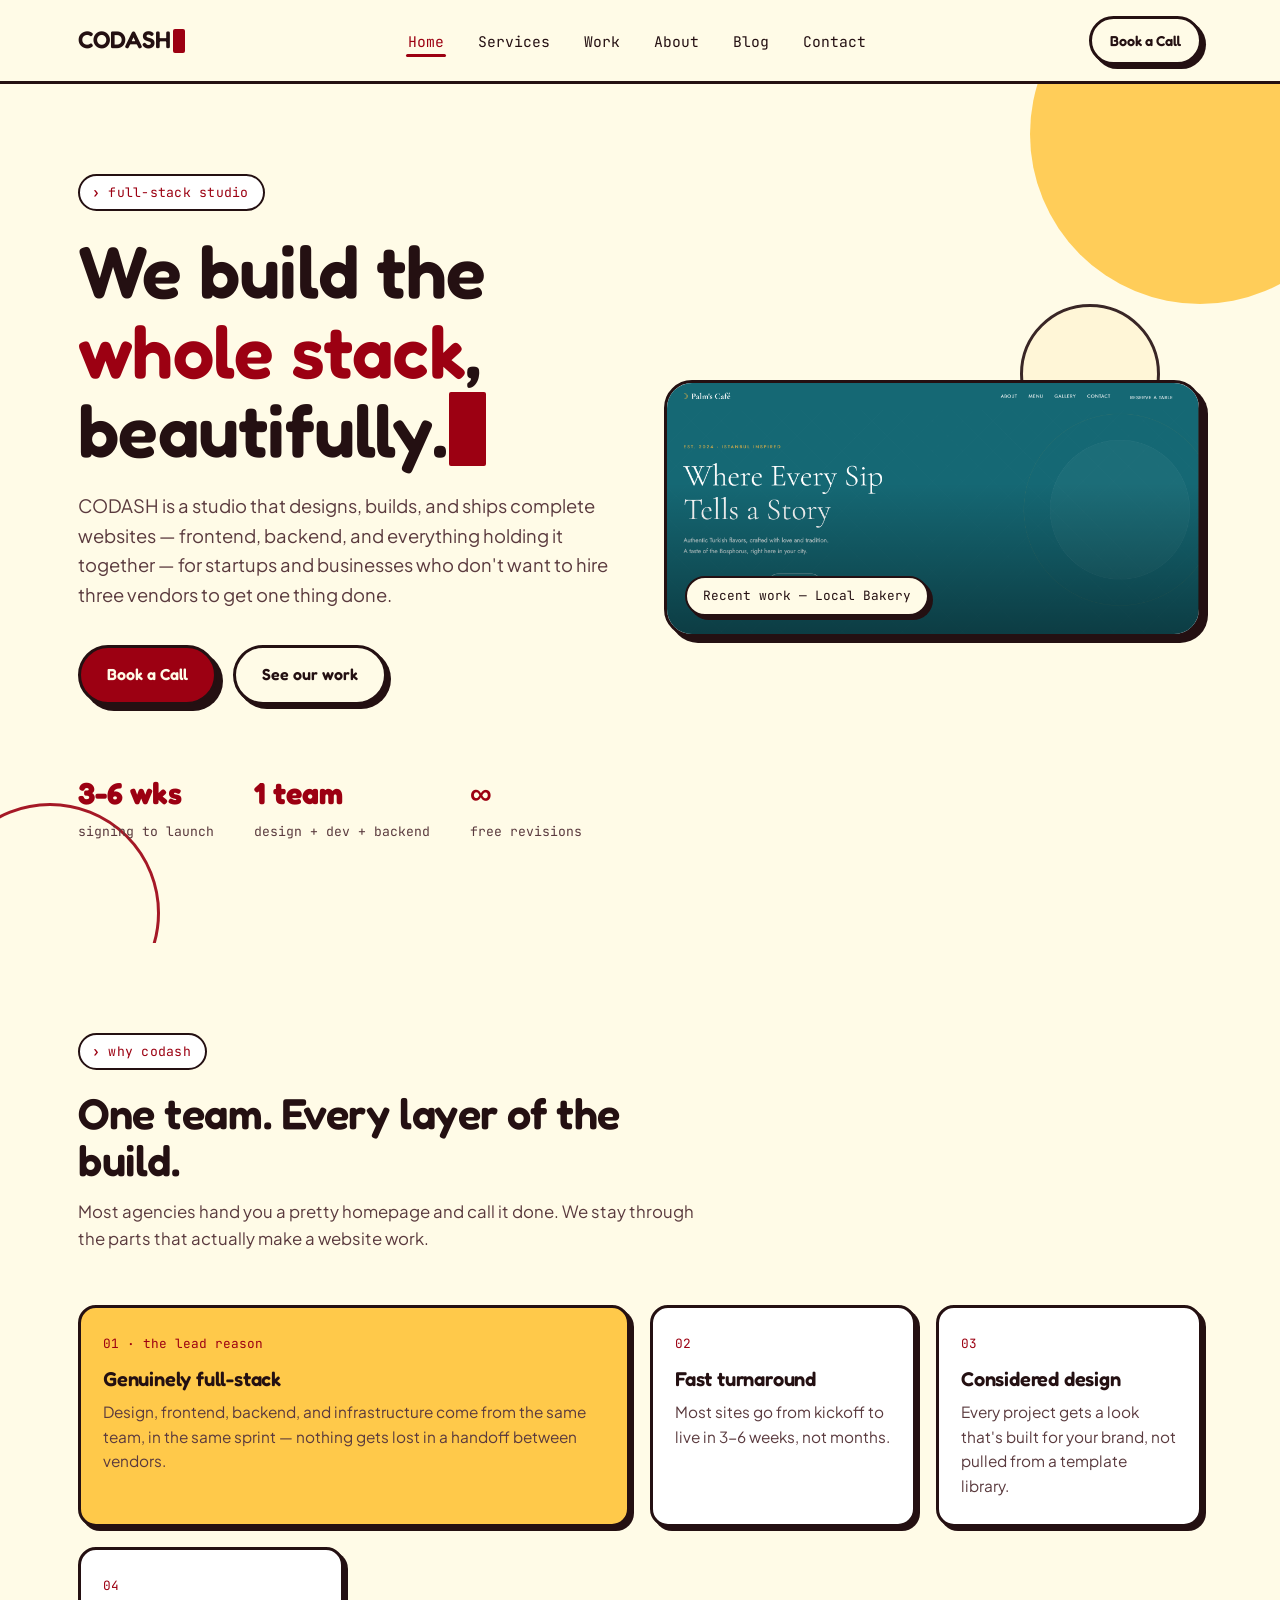
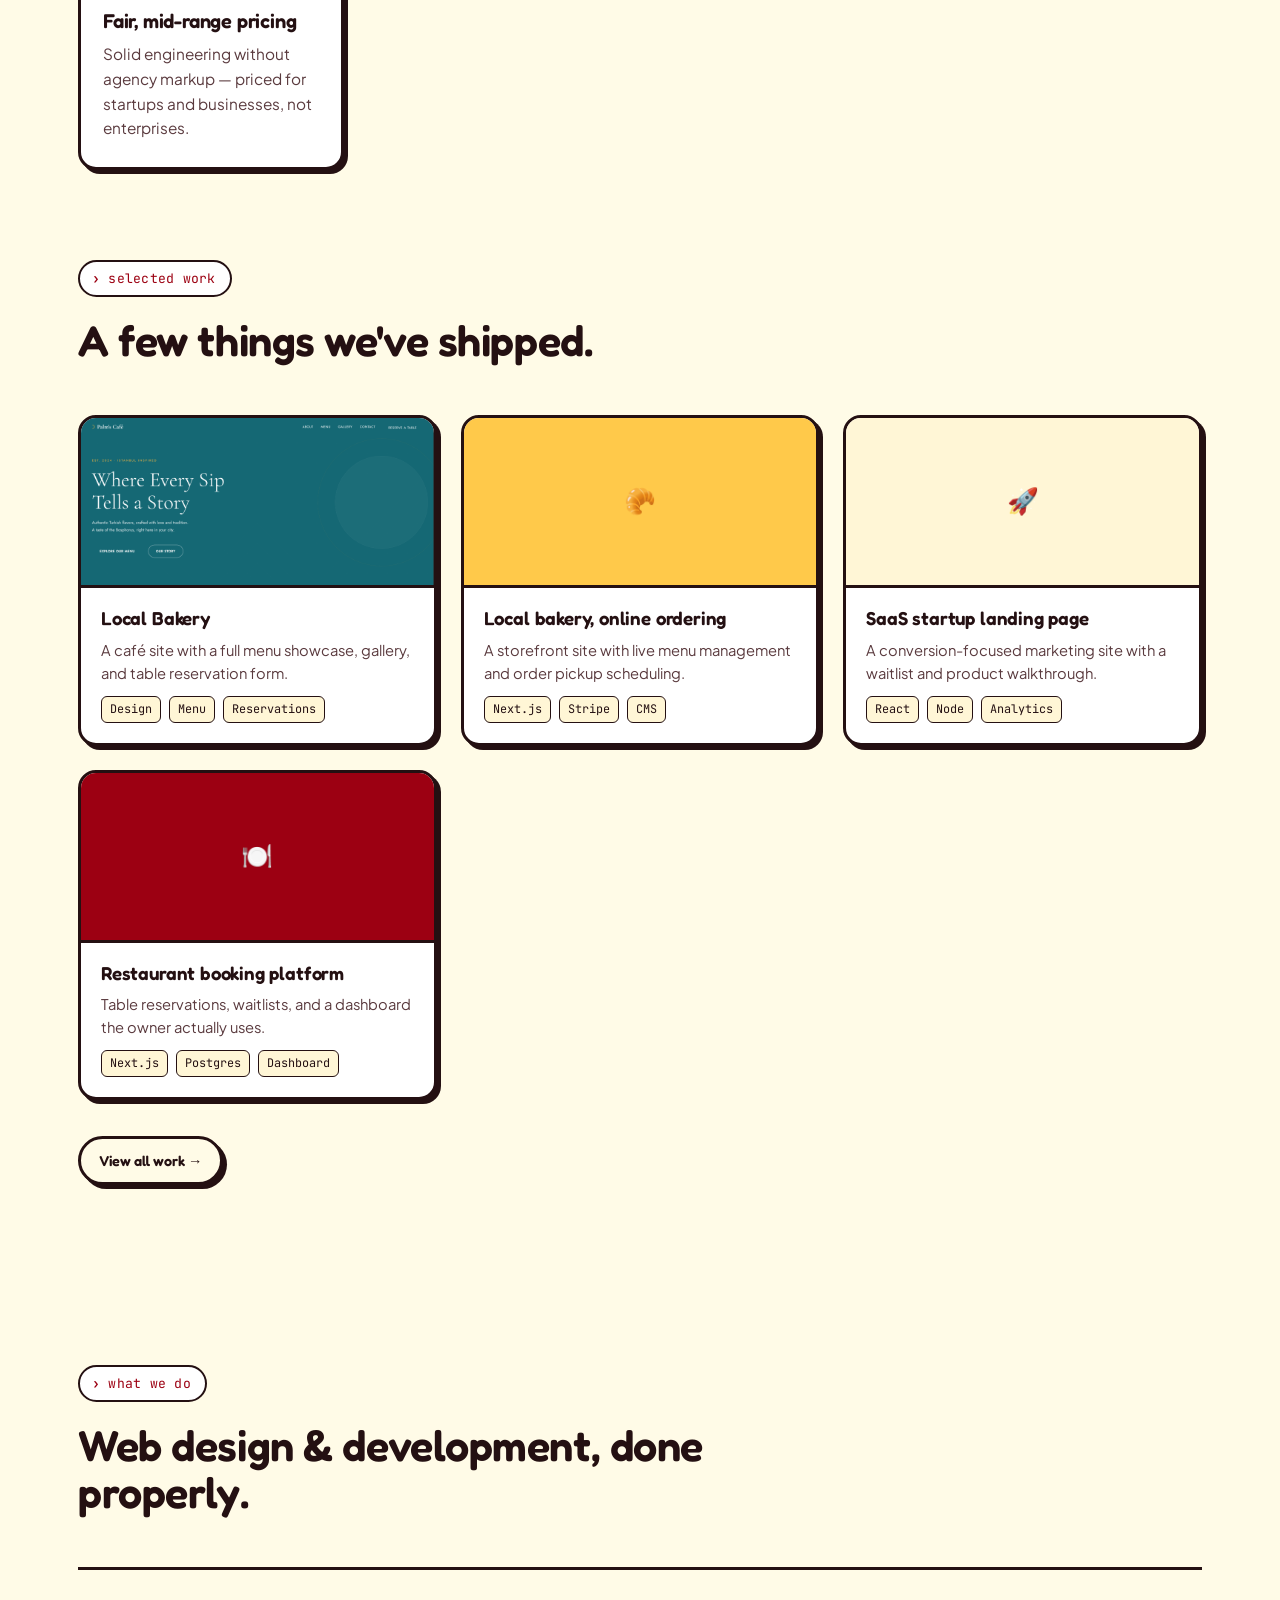
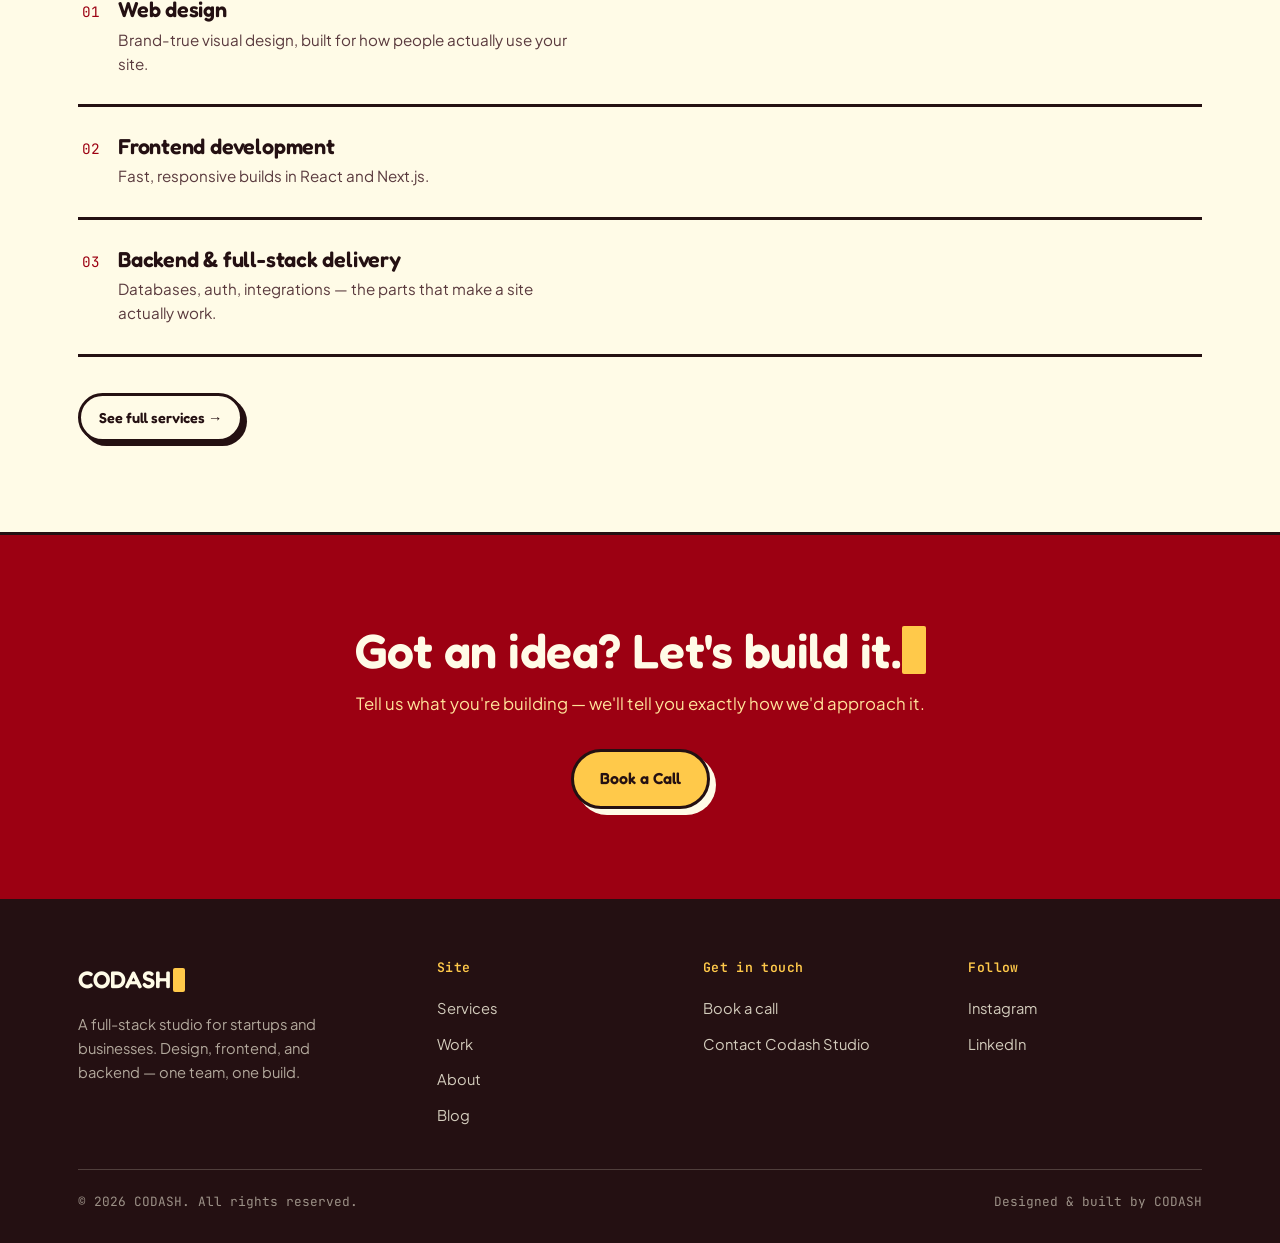
==== index.html @ 67aa1cc7 "email changes" ====
<!DOCTYPE html>
<html lang="en">
<head>
<meta charset="UTF-8">
<meta name="viewport" content="width=device-width, initial-scale=1.0">
<title>CODASH — Full-Stack Web Design & Development Studio</title>
<meta name="description" content="CODASH builds full-stack websites for startups and businesses — design, frontend, and backend, all in one place.">
<link rel="preconnect" href="https://fonts.googleapis.com">
<link rel="preconnect" href="https://fonts.gstatic.com" crossorigin>
<link href="https://fonts.googleapis.com/css2?family=Fredoka:wght@500;600;700&family=Plus+Jakarta+Sans:wght@400;500;600;700&family=JetBrains+Mono:wght@400;500&display=swap" rel="stylesheet">
<link rel="stylesheet" href="style.css">
</head>
<body>

<header class="site-header">
  <nav class="nav">
    <a href="index.html" class="logo">CODASH<span class="cursor"></span></a>
    <ul class="nav-links" id="nav-links">
      <li><a href="index.html" aria-current="page">Home</a></li>
      <li><a href="services.html">Services</a></li>
      <li><a href="work.html">Work</a></li>
      <li><a href="about.html">About</a></li>
      <li><a href="blog.html">Blog</a></li>
      <li><a href="contact.html">Contact</a></li>
    </ul>
    <div class="nav-cta">
      <a href="contact.html" class="btn btn--ghost btn--sm">Book a Call</a>
      <button class="nav-toggle" aria-label="Toggle menu" aria-expanded="false"><span></span></button>
    </div>
  </nav>
</header>

<main>

  <!-- HERO -->
  <section class="hero">
    <div class="blob-field" aria-hidden="true">
      <svg class="blob blob--gold" style="width:340px;height:340px;top:-120px;right:-90px;" viewBox="0 0 200 200"></svg>
      <svg class="blob blob--maroon-outline" style="width:220px;height:220px;bottom:-80px;left:-60px;" viewBox="0 0 200 200"></svg>
      <svg class="blob blob--cream-outline" style="width:140px;height:140px;top:220px;right:120px;" viewBox="0 0 200 200"></svg>
    </div>
    <div class="wrap hero-grid">
      <div class="hero-content">
        <span class="eyebrow">full-stack studio</span>
        <h1>We build the <em>whole stack</em>,<br>beautifully.<span class="cursor"></span></h1>
        <p class="hero-sub">CODASH is a studio that designs, builds, and ships complete websites — frontend, backend, and everything holding it together — for startups and businesses who don't want to hire three vendors to get one thing done.</p>
        <div class="hero-actions">
          <a href="contact.html" class="btn btn--primary">Book a Call</a>
          <a href="work.html" class="btn btn--ghost">See our work</a>
        </div>
        <div class="hero-stats">
          <div class="hero-stat"><b>3-6 wks</b><span>signing to launch</span></div>
          <div class="hero-stat"><b>1 team</b><span>design + dev + backend</span></div>
          <div class="hero-stat"><b>∞</b><span>free revisions</span></div>
        </div>
      </div>
      <div class="hero-visual">
        <img src="local-bakery-hero.png" alt="Local Bakery website, a recent CODASH project" loading="eager">
        <span class="hero-visual-tag">Recent work — Local Bakery</span>
      </div>
    </div>
  </section>

  <!-- WHY US -->
  <section class="section reveal">
    <div class="wrap">
      <div class="section-head">
        <span class="eyebrow">why codash</span>
        <h2>One team. Every layer of the build.</h2>
        <p>Most agencies hand you a pretty homepage and call it done. We stay through the parts that actually make a website work.</p>
      </div>
      <div class="pillars">
        <div class="pillar pillar--lead">
          <span class="pillar-mark">01 · the lead reason</span>
          <h3>Genuinely full-stack</h3>
          <p>Design, frontend, backend, and infrastructure come from the same team, in the same sprint — nothing gets lost in a handoff between vendors.</p>
        </div>
        <div class="pillar">
          <span class="pillar-mark">02</span>
          <h3>Fast turnaround</h3>
          <p>Most sites go from kickoff to live in 3-6 weeks, not months.</p>
        </div>
        <div class="pillar">
          <span class="pillar-mark">03</span>
          <h3>Considered design</h3>
          <p>Every project gets a look that's built for your brand, not pulled from a template library.</p>
        </div>
        <div class="pillar">
          <span class="pillar-mark">04</span>
          <h3>Fair, mid-range pricing</h3>
          <p>Solid engineering without agency markup — priced for startups and businesses, not enterprises.</p>
        </div>
      </div>
    </div>
  </section>

  <!-- PORTFOLIO PREVIEW -->
  <section class="section reveal" style="padding-top:0;">
    <div class="wrap">
      <div class="section-head">
        <span class="eyebrow">selected work</span>
        <h2>A few things we've shipped.</h2>
      </div>
      <div class="proj-grid">
        <div class="proj-card">
          <div class="proj-thumb proj-thumb--img">
            <img src="local-bakery-hero.png" alt="Local Bakery website preview">
          </div>
          <div class="proj-body">
            <h3>Local Bakery</h3>
            <p style="color:var(--ink-soft); font-size:0.92rem;">A café site with a full menu showcase, gallery, and table reservation form.</p>
            <div class="proj-tags"><span class="tag">Design</span><span class="tag">Menu</span><span class="tag">Reservations</span></div>
          </div>
        </div>
        <div class="proj-card">
          <div class="proj-thumb" style="background:var(--gold);">🥐</div>
          <div class="proj-body">
            <h3>Local bakery, online ordering</h3>
            <p style="color:var(--ink-soft); font-size:0.92rem;">A storefront site with live menu management and order pickup scheduling.</p>
            <div class="proj-tags"><span class="tag">Next.js</span><span class="tag">Stripe</span><span class="tag">CMS</span></div>
          </div>
        </div>
        <div class="proj-card">
          <div class="proj-thumb" style="background:var(--cream-dim);">🚀</div>
          <div class="proj-body">
            <h3>SaaS startup landing page</h3>
            <p style="color:var(--ink-soft); font-size:0.92rem;">A conversion-focused marketing site with a waitlist and product walkthrough.</p>
            <div class="proj-tags"><span class="tag">React</span><span class="tag">Node</span><span class="tag">Analytics</span></div>
          </div>
        </div>
        <div class="proj-card">
          <div class="proj-thumb" style="background:var(--maroon); color:var(--cream);">🍽️</div>
          <div class="proj-body">
            <h3>Restaurant booking platform</h3>
            <p style="color:var(--ink-soft); font-size:0.92rem;">Table reservations, waitlists, and a dashboard the owner actually uses.</p>
            <div class="proj-tags"><span class="tag">Next.js</span><span class="tag">Postgres</span><span class="tag">Dashboard</span></div>
          </div>
        </div>
      </div>
      <div style="margin-top:36px;">
        <a href="work.html" class="btn btn--ghost btn--sm">View all work →</a>
      </div>
    </div>
  </section>

  <!-- SERVICES PREVIEW -->
  <section class="section reveal">
    <div class="wrap">
      <div class="section-head">
        <span class="eyebrow">what we do</span>
        <h2>Web design & development, done properly.</h2>
      </div>
      <div class="svc-list">
        <div class="svc-row">
          <div class="svc-row-left">
            <span class="svc-num">01</span>
            <div><h3>Web design</h3><p>Brand-true visual design, built for how people actually use your site.</p></div>
          </div>
        </div>
        <div class="svc-row">
          <div class="svc-row-left">
            <span class="svc-num">02</span>
            <div><h3>Frontend development</h3><p>Fast, responsive builds in React and Next.js.</p></div>
          </div>
        </div>
        <div class="svc-row">
          <div class="svc-row-left">
            <span class="svc-num">03</span>
            <div><h3>Backend & full-stack delivery</h3><p>Databases, auth, integrations — the parts that make a site actually work.</p></div>
          </div>
        </div>
      </div>
      <div style="margin-top:36px;">
        <a href="services.html" class="btn btn--ghost btn--sm">See full services →</a>
      </div>
    </div>
  </section>

  <!-- CTA BAND -->
  <section class="section section--band cta-band reveal">
    <div class="wrap">
      <h2>Got an idea? Let's build it.<span class="cursor cursor--gold"></span></h2>
      <p>Tell us what you're building — we'll tell you exactly how we'd approach it.</p>
      <div class="hero-actions">
        <a href="contact.html" class="btn btn--primary" style="background:var(--gold); color:var(--ink); box-shadow:6px 6px 0 var(--cream);">Book a Call</a>
      </div>
    </div>
  </section>

</main>

<footer class="site-footer">
  <div class="wrap">
    <div class="footer-grid">
      <div>
        <a href="index.html" class="logo">CODASH<span class="cursor cursor--gold"></span></a>
        <p class="footer-desc">A full-stack studio for startups and businesses. Design, frontend, and backend — one team, one build.</p>
      </div>
      <div class="footer-col">
        <h4>Site</h4>
        <a href="services.html">Services</a>
        <a href="work.html">Work</a>
        <a href="about.html">About</a>
        <a href="blog.html">Blog</a>
      </div>
      <div class="footer-col">
        <h4>Get in touch</h4>
        <a href="contact.html">Book a call</a>
        <a href="mailto:studio@codash.co.in">Contact Codash Studio</a>
      </div>
      <div class="footer-col">
        <h4>Follow</h4>
        <a href="https://www.instagram.com/codash.dvloppers/">Instagram</a>
        <a href="#">LinkedIn</a>
      </div>
    </div>
    <div class="footer-bottom">
      <span>© 2026 CODASH. All rights reserved.</span>
      <span>Designed & built by CODASH</span>
    </div>
  </div>
</footer>

<script src="main.js"></script>
</body>
</html>
---- style.css ----
/* ==========================================================================
   CODASH — Design Tokens
   Display:   Fredoka        (chunky, rounded, playful — headlines, logotype)
   Body:      Plus Jakarta Sans (friendly, professional — running copy)
   Utility:   JetBrains Mono (terminal-flavored eyebrows/labels — nods to "code")
   ========================================================================== */

:root{
  /* --- color --- */
  --cream:        #FFFBE7;
  --cream-dim:     #FFF6D6;
  --maroon:        #9C0012;
  --maroon-deep:   #6E000C;
  --gold:          #FFC94A;
  --gold-soft:     #FFE29A;
  --ink:           #241012;
  --ink-soft:      #5A3A3E;
  --white:         #FFFFFF;

  /* --- type --- */
  --font-display: "Fredoka", ui-rounded, "Segoe UI", sans-serif;
  --font-body:    "Plus Jakarta Sans", ui-sans-serif, system-ui, sans-serif;
  --font-mono:    "JetBrains Mono", ui-monospace, monospace;

  /* --- shape / motion --- */
  --radius-lg: 28px;
  --radius-md: 18px;
  --radius-sm: 10px;
  --border: 3px solid var(--ink);
  --shadow-pop: 6px 6px 0 var(--ink);
  --shadow-pop-sm: 4px 4px 0 var(--ink);
  --ease: cubic-bezier(.22,1,.36,1);
}

@media (prefers-reduced-motion: reduce){
  *{ animation-duration: 0.001ms !important; animation-iteration-count: 1 !important; transition-duration: 0.001ms !important; scroll-behavior: auto !important; }
}

*, *::before, *::after{ box-sizing: border-box; }
html{ scroll-behavior: smooth; }
body{
  margin: 0;
  background: var(--cream);
  color: var(--ink);
  font-family: var(--font-body);
  font-size: 16px;
  line-height: 1.6;
  -webkit-font-smoothing: antialiased;
  overflow-x: hidden;
}
img{ max-width:100%; display:block; }
a{ color:inherit; text-decoration:none; }
ul{ margin:0; padding:0; list-style:none; }
h1,h2,h3,h4{ font-family: var(--font-display); font-weight:600; line-height:1.08; margin:0; letter-spacing:-0.01em; }
p{ margin:0; }
button{ font-family:inherit; cursor:pointer; }

:focus-visible{
  outline: 3px solid var(--maroon);
  outline-offset: 3px;
  border-radius: 4px;
}

.wrap{
  max-width: 1180px;
  margin: 0 auto;
  padding: 0 28px;
}

.eyebrow{
  display:inline-flex;
  align-items:center;
  gap:8px;
  font-family: var(--font-mono);
  font-size: 0.82rem;
  letter-spacing: 0.02em;
  color: var(--maroon);
  background: var(--white);
  border: 2px solid var(--ink);
  border-radius: 999px;
  padding: 6px 14px 6px 12px;
  margin-bottom: 20px;
}
.eyebrow::before{ content:"›"; font-weight:700; }

/* ---- background blobs (signature ambient motif) ---- */
.blob-field{ position:absolute; inset:0; overflow:hidden; pointer-events:none; z-index:0; }
.blob{
  position:absolute;
  border-radius: 50%;
  filter: blur(0px);
  opacity: 0.9;
}
.blob--gold{ background: var(--gold); }
.blob--maroon-outline{ border: 3px solid var(--maroon); background: transparent; }
.blob--cream-outline{ border: 3px solid var(--ink); background: var(--cream-dim); }

/* ---- buttons ---- */
.btn{
  display:inline-flex;
  align-items:center;
  gap:10px;
  font-family: var(--font-display);
  font-weight:600;
  font-size: 1rem;
  padding: 14px 26px;
  border-radius: 999px;
  border: var(--border);
  transition: transform .18s var(--ease), box-shadow .18s var(--ease), background .18s var(--ease);
  white-space: nowrap;
}
.btn:hover{ transform: translate(-2px,-2px); }
.btn:active{ transform: translate(0,0); box-shadow: none !important; }

.btn--primary{
  background: var(--maroon);
  color: var(--cream);
  box-shadow: var(--shadow-pop);
}
.btn--primary:hover{ background: var(--maroon-deep); box-shadow: 8px 8px 0 var(--ink); }

.btn--ghost{
  background: var(--cream);
  color: var(--ink);
  box-shadow: var(--shadow-pop-sm);
}
.btn--ghost:hover{ background: var(--white); box-shadow: 6px 6px 0 var(--ink); }

.btn--sm{ padding: 10px 18px; font-size: 0.9rem; }

/* blinking terminal cursor — recurring brand mark */
.cursor{
  display:inline-block;
  width: 0.5em;
  height: 1em;
  background: var(--maroon);
  margin-left: 2px;
  vertical-align: -0.12em;
  animation: blink 1.1s steps(1) infinite;
  border-radius: 2px;
}
.cursor--gold{ background: var(--gold); }
.cursor--cream{ background: var(--cream); }
@keyframes blink{ 0%,49%{ opacity:1; } 50%,100%{ opacity:0; } }

/* ==========================================================================
   Header / Nav
   ========================================================================== */
.site-header{
  position: sticky;
  top: 0;
  z-index: 100;
  background: rgba(255,251,231,0.86);
  backdrop-filter: blur(10px);
  border-bottom: 3px solid var(--ink);
}
.nav{
  display:flex;
  align-items:center;
  justify-content:space-between;
  padding: 16px 28px;
  max-width: 1180px;
  margin:0 auto;
}
.logo{
  font-family: var(--font-display);
  font-size: 1.5rem;
  font-weight: 600;
  color: var(--ink);
  display:flex;
  align-items:center;
}
.logo span{ color: var(--maroon); }

.nav-links{
  display:flex;
  align-items:center;
  gap: 30px;
}
.nav-links a{
  font-family: var(--font-mono);
  font-size: 0.92rem;
  position:relative;
  padding: 4px 2px;
}
.nav-links a::after{
  content:"";
  position:absolute;
  left:0; bottom:-2px;
  width:0; height:3px;
  background: var(--maroon);
  transition: width .22s var(--ease);
  border-radius: 2px;
}
.nav-links a:hover::after, .nav-links a[aria-current="page"]::after{ width:100%; }
.nav-links a[aria-current="page"]{ color: var(--maroon); }

.nav-cta{ display:flex; align-items:center; gap:18px; }

.nav-toggle{
  display:none;
  background:none;
  border: 2px solid var(--ink);
  border-radius: 8px;
  width: 42px; height: 38px;
  align-items:center;
  justify-content:center;
}
.nav-toggle span, .nav-toggle span::before, .nav-toggle span::after{
  content:"";
  display:block;
  width: 20px; height: 2px;
  background: var(--ink);
  position:relative;
  transition: transform .2s;
}
.nav-toggle span::before{ position:absolute; top:-6px; }
.nav-toggle span::after{ position:absolute; top:6px; }

@media (max-width: 860px){
  .nav-links{
    position:fixed;
    top: 68px; left:0; right:0; bottom:0;
    background: var(--cream);
    display:flex;
    flex-direction:column;
    align-items:center;
    justify-content:center;
    gap: 10px;
    padding: 40px 28px;
    overflow-y:auto;
    z-index: 90;
    opacity: 0;
    visibility: hidden;
    transform: translateY(14px);
    transition: opacity .3s var(--ease), transform .3s var(--ease), visibility 0s linear .3s;
  }
      .nav-links::before {
        content: "‹ menu ›";
        font-family: var(--font-mono);
        font-size: 18px;
        letter-spacing: 0.08em;
        color: var(--maroon);
        margin-bottom: 12px;
    }
  .nav-links.open{
    opacity: 1;
    visibility: visible;
    transform: translateY(0);
    transition: opacity .3s var(--ease), transform .3s var(--ease), visibility 0s linear 0s;
  }

  .nav-links li{ width:100%; max-width:360px; }

  /* kill the desktop hover-underline entirely on mobile — it's what was
     drifting down and slicing through the next row's text */
  .nav-links a::after{ display:none; content:none; }

  .nav-links a{
    display:flex;
    align-items:center;
    justify-content:center;
    width:100%;
    padding: 18px 20px;
    font-family: var(--font-display);
    font-size: 1.5rem;
    font-weight: 600;
    line-height: 1.2;
    border-radius: var(--radius-md);
    border: 2.5px solid transparent;
    transition: background .16s var(--ease), border-color .16s var(--ease), transform .16s var(--ease);
  }
  .nav-links a:hover{ background: rgba(255,201,74,0.3); transform: translateY(-2px); }
  .nav-links a[aria-current="page"]{
    color: var(--maroon);
    background: var(--gold);
    border-color: var(--ink);
    box-shadow: var(--shadow-pop-sm);
  }

  .nav-cta{ position:relative; z-index:95; }
  .nav-cta .btn--ghost{ display:none; }
  .nav-toggle{ display:flex; position:relative; z-index:95; }

  /* hamburger morphs into an X while the overlay is open */
  .nav-toggle[aria-expanded="true"] span{ background: transparent; }
  .nav-toggle[aria-expanded="true"] span::before{ top:0; transform: rotate(45deg); }
  .nav-toggle[aria-expanded="true"] span::after{ top:0; transform: rotate(-45deg); }

  body:has(.nav-links.open){ overflow:hidden; }

  /* backdrop-filter on .site-header makes it the containing block for any
     position:fixed descendant (here, .nav-links) — so the "full-screen"
     overlay was actually positioning against the ~68px header box, not the
     viewport. Suspend the blur while the menu is open so fixed positioning
     works as intended. */
  body:has(.nav-links.open) .site-header{ backdrop-filter: none; }
}

/* ==========================================================================
   Hero
   ========================================================================== */
.hero{
  position: relative;
  padding: 90px 0 100px;
  overflow:hidden;
}
.hero .wrap{ position:relative; z-index:2; }
.hero-content{ max-width: 780px; }
.hero h1{
  font-size: clamp(2.6rem, 6vw, 4.6rem);
  color: var(--ink);
}
.hero h1 em{
  font-style:normal;
  color: var(--maroon);
  position: relative;
}
.hero-sub{
  margin-top: 22px;
  font-size: 1.15rem;
  color: var(--ink-soft);
  max-width: 560px;
}
.hero-actions{
  margin-top: 36px;
  display:flex;
  gap: 16px;
  flex-wrap: wrap;
}
.hero-stats{
  margin-top: 64px;
  display:flex;
  gap: 40px;
  flex-wrap: wrap;
}
.hero-stat b{
  display:block;
  font-family: var(--font-display);
  font-size: 1.9rem;
  color: var(--maroon);
}
.hero-stat span{
  font-family: var(--font-mono);
  font-size: 0.82rem;
  color: var(--ink-soft);
}

/* ---- Hero layout + visual card ---- */
.hero-grid{
  display:grid;
  grid-template-columns: 1fr 1fr;
  gap: 48px;
  align-items:center;
}
.hero-visual{
  position: relative;
  border: var(--border);
  border-radius: var(--radius-lg);
  box-shadow: var(--shadow-pop);
  overflow: hidden;
  background: var(--white);
  transition: transform .2s var(--ease), box-shadow .2s var(--ease);
}
.hero-visual:hover{ transform: translate(-4px,-4px); box-shadow: 10px 10px 0 var(--ink); }
.hero-visual img{
  width: 100%;
  aspect-ratio: 1903 / 900; /* matches the actual screenshot — no more over-zoomed crop */
  object-fit: cover;
  object-position: top;
  display:block;
}
.hero-visual::after{
  /* scrim so the tag stays legible over any part of the screenshot */
  content:"";
  position:absolute;
  left:0; right:0; bottom:0;
  height: 60%;
  background: linear-gradient(to top, rgba(0,0,0,0.42), rgba(0,0,0,0));
  pointer-events:none;
}
.hero-visual-tag{
  position: absolute;
  left: 18px;
  bottom: 18px;
  z-index: 2;
  font-family: var(--font-mono);
  font-size: 0.8rem;
  color: var(--ink);
  background: var(--cream);
  border: 2.5px solid var(--ink);
  border-radius: 999px;
  padding: 8px 16px;
  box-shadow: var(--shadow-pop-sm);
}

@media (max-width: 980px){
  .hero-grid{ grid-template-columns: 1fr; gap: 40px; }
}
@media (max-width: 480px){
  .hero-visual-tag{ font-size: 0.72rem; padding: 7px 13px; left:14px; bottom:14px; }
}

/* ==========================================================================
   Sections (generic)
   ========================================================================== */
.section{ padding: 90px 0; position:relative; }
.section--tight{ padding: 60px 0; }
.section-head{ max-width: 640px; margin-bottom: 52px; }
.section-head h2{ font-size: clamp(1.9rem, 3.6vw, 2.7rem); }
.section-head p{ margin-top: 16px; color: var(--ink-soft); font-size: 1.05rem; }
.section--band{ background: var(--maroon); color: var(--cream); border-top: var(--border); border-bottom: var(--border); }
.section--band .eyebrow{ background: var(--cream); }

/* ---- Why Us pillars ---- */
.pillars{
  display:grid;
  grid-template-columns: repeat(4, 1fr);
  gap: 20px;
}
.pillar{
  background: var(--white);
  border: var(--border);
  border-radius: var(--radius-md);
  padding: 26px 22px;
  box-shadow: var(--shadow-pop-sm);
  transition: transform .2s var(--ease), box-shadow .2s var(--ease);
}
.pillar:hover{ transform: translateY(-6px); box-shadow: 8px 10px 0 var(--ink); }
.pillar--lead{
  background: var(--gold);
  grid-column: span 2;
  grid-row: span 1;
}
.pillar-mark{ font-family: var(--font-mono); font-size: 0.8rem; color: var(--maroon); margin-bottom: 14px; display:block; }
.pillar h3{ font-size: 1.25rem; margin-bottom: 10px; }
.pillar p{ color: var(--ink-soft); font-size: 0.96rem; }

@media (max-width: 900px){
  .pillars{ grid-template-columns: 1fr 1fr; }
  .pillar--lead{ grid-column: span 2; }
}
@media (max-width: 600px){
  .pillars{ grid-template-columns: 1fr; }
  .pillar--lead{ grid-column: span 1; }
}

/* ---- Portfolio cards ---- */
.proj-grid{
  display:grid;
  grid-template-columns: repeat(3, 1fr);
  gap: 24px;
}
.proj-card{
  background: var(--white);
  border: var(--border);
  border-radius: var(--radius-md);
  overflow:hidden;
  box-shadow: var(--shadow-pop-sm);
  transition: transform .2s var(--ease), box-shadow .2s var(--ease);
  display:flex; flex-direction:column;
}
.proj-card:hover{ transform: translateY(-6px); box-shadow: 8px 10px 0 var(--ink); }
.proj-thumb{
  height: 170px;
  border-bottom: var(--border);
  position:relative;
  display:flex; align-items:center; justify-content:center;
  font-family: var(--font-display);
  font-size: 1.6rem;
  color: var(--ink);
}
.proj-body{ padding: 20px; flex:1; display:flex; flex-direction:column; gap:10px; }
.proj-tags{ display:flex; gap:8px; flex-wrap:wrap; margin-top:auto; }
.tag{
  font-family: var(--font-mono);
  font-size: 0.74rem;
  background: var(--cream-dim);
  border: 1.5px solid var(--ink);
  border-radius: 6px;
  padding: 3px 8px;
}
@media (max-width: 900px){ .proj-grid{ grid-template-columns: 1fr 1fr; } }
@media (max-width: 620px){ .proj-grid{ grid-template-columns: 1fr; } }

/* ---- Services list preview / full ---- */
.svc-list{ display:flex; flex-direction:column; gap: 0; border-top: var(--border); }
.svc-row{
  display:flex;
  align-items:center;
  justify-content:space-between;
  gap: 20px;
  padding: 28px 4px;
  border-bottom: var(--border);
  transition: background .18s;
}
.svc-row:hover{ background: rgba(255,201,74,0.28); }
.svc-row-left{ display:flex; align-items:baseline; gap:18px; }
.svc-num{ font-family: var(--font-mono); color: var(--maroon); font-size: 0.9rem; }
.svc-row h3{ font-size: 1.35rem; }
.svc-row p{ color: var(--ink-soft); margin-top:6px; max-width: 460px; font-size: 0.95rem; }

/* ---- CTA band ---- */
.cta-band{ text-align:center; }
.cta-band h2{ font-size: clamp(2rem, 4vw, 3rem); color: var(--cream); }
.cta-band p{ margin-top:14px; color: var(--gold-soft); font-size:1.05rem; }
.cta-band .hero-actions{ justify-content:center; margin-top:32px; }
.cta-band .btn--ghost{ background: var(--cream); }

/* ==========================================================================
   Footer
   ========================================================================== */
.site-footer{
  border-top: var(--border);
  padding: 56px 0 30px;
  background: var(--ink);
  color: var(--cream);
}
.footer-grid{
  display:grid;
  grid-template-columns: 1.4fr 1fr 1fr 1fr;
  gap: 32px;
  padding-bottom: 36px;
}
.footer-grid .logo{ color: var(--cream); }
.footer-grid .logo span{ color: var(--gold); }
.footer-desc{ margin-top:14px; color: rgba(255,251,231,0.65); font-size:0.92rem; max-width: 260px; }
.footer-col h4{ font-family: var(--font-mono); font-size: 0.82rem; color: var(--gold); margin-bottom: 16px; letter-spacing:0.03em; }
.footer-col a, .footer-col p{ display:block; color: rgba(255,251,231,0.8); font-size:0.92rem; padding: 6px 0; }
.footer-col a:hover{ color: var(--gold); }
.footer-bottom{
  border-top: 1px solid rgba(255,251,231,0.2);
  padding-top: 22px;
  display:flex;
  justify-content:space-between;
  flex-wrap:wrap;
  gap:10px;
  font-family: var(--font-mono);
  font-size: 0.8rem;
  color: rgba(255,251,231,0.55);
}
@media (max-width: 760px){
  .footer-grid{ grid-template-columns: 1fr 1fr; }
}

/* ==========================================================================
   Page header (inner pages)
   ========================================================================== */
.page-hero{
  padding: 64px 0 60px;
  border-bottom: var(--border);
  position:relative;
  overflow:hidden;
}
.page-hero h1{ font-size: clamp(2.2rem, 5vw, 3.4rem); max-width: 720px; }
.page-hero p{ margin-top:18px; color: var(--ink-soft); font-size:1.08rem; max-width: 560px; }

/* ---- reveal-on-scroll ---- */
.reveal{ opacity:0; transform: translateY(24px); transition: opacity .6s var(--ease), transform .6s var(--ease); }
.reveal.is-visible{ opacity:1; transform: translateY(0); }

/* ---- generic content bits reused across inner pages ---- */
.process-steps{ display:grid; grid-template-columns: repeat(4,1fr); gap:20px; }
.process-step{ background:var(--white); border:var(--border); border-radius:var(--radius-md); padding:24px 20px; box-shadow: var(--shadow-pop-sm); transition: transform .2s var(--ease), box-shadow .2s var(--ease); }
.process-step:hover{ transform: translateY(-6px); box-shadow: 8px 10px 0 var(--ink); }
.process-step h3{ font-size:1.1rem; margin-top:10px; }
.process-step p{ color:var(--ink-soft); font-size:0.9rem; margin-top:8px; }
@media (max-width:900px){ .process-steps{ grid-template-columns: 1fr 1fr; } }
@media (max-width:600px){ .process-steps{ grid-template-columns: 1fr; } }

.team-grid{ display:grid; grid-template-columns: repeat(4,1fr); gap:22px; }
.team-card{ background:var(--white); border:var(--border); border-radius:var(--radius-md); padding:24px; box-shadow:var(--shadow-pop-sm); text-align:center; transition: transform .2s var(--ease), box-shadow .2s var(--ease); }
.team-card:hover{ transform: translateY(-6px); box-shadow: 8px 10px 0 var(--ink); }
.team-avatar{
  width:76px; height:76px; border-radius:50%;
  border: 3px solid var(--ink);
  margin: 0 auto 16px;
  display:flex; align-items:center; justify-content:center;
  font-family: var(--font-display); font-size:1.3rem; color: var(--ink);
}
.team-card h3{ font-size:1.1rem; }
.team-card span{ font-family: var(--font-mono); font-size:0.78rem; color: var(--maroon); display:block; margin-top:6px; }
@media (max-width:900px){ .team-grid{ grid-template-columns: 1fr 1fr; } }
@media (max-width:560px){ .team-grid{ grid-template-columns: 1fr; } }

.form-card{
  background: var(--white);
  border: var(--border);
  border-radius: var(--radius-lg);
  padding: 40px;
  box-shadow: var(--shadow-pop);
}
.form-row{ margin-bottom: 20px; }
.form-row label{ display:block; font-family: var(--font-mono); font-size:0.8rem; margin-bottom:8px; color: var(--ink-soft); }
.form-row input, .form-row select, .form-row textarea{
  width:100%;
  font-family: var(--font-body);
  font-size: 1rem;
  padding: 13px 16px;
  border: 2.5px solid var(--ink);
  border-radius: var(--radius-sm);
  background: var(--cream-dim);
  color: var(--ink);
  transition: box-shadow .18s, background .18s;
}
.form-row input:focus, .form-row select:focus, .form-row textarea:focus{
  outline:none;
  background: var(--white);
  box-shadow: 4px 4px 0 var(--gold);
}
.form-row textarea{ resize: vertical; min-height: 120px; }
.form-note{ font-size:0.85rem; color: var(--ink-soft); margin-top:18px; }
.form-success{
  display:none;
  background: var(--gold-soft);
  border: 2.5px solid var(--ink);
  border-radius: var(--radius-sm);
  padding: 16px 18px;
  font-family: var(--font-mono);
  font-size: 0.9rem;
  margin-top: 20px;
}
.form-success.show{ display:block; }

.contact-info{ display:flex; flex-direction:column; gap:22px; }
.contact-info-item{ display:flex; gap:16px; align-items:flex-start; }
.contact-info-icon{
  width:44px; height:44px; flex-shrink:0;
  border:2.5px solid var(--ink); border-radius:10px;
  display:flex; align-items:center; justify-content:center;
  background: var(--gold); font-family:var(--font-mono); font-weight:700;
}
.contact-info-item h4{ font-family: var(--font-display); font-size:1.02rem; }
.contact-info-item p, .contact-info-item a{ color: var(--ink-soft); font-size:0.93rem; margin-top:4px; }

.blog-grid{ display:grid; grid-template-columns: repeat(3,1fr); gap:24px; }
.blog-card{ background:var(--white); border:var(--border); border-radius:var(--radius-md); box-shadow: var(--shadow-pop-sm); overflow:hidden; display:flex; flex-direction:column; transition: transform .2s var(--ease), box-shadow .2s var(--ease); }
.blog-card:hover{ transform: translateY(-6px); box-shadow: 8px 10px 0 var(--ink); }
.blog-thumb{ height:130px; border-bottom:var(--border); display:flex; align-items:center; justify-content:center; font-family:var(--font-mono); font-size:0.8rem; }
.blog-body{ padding:22px; display:flex; flex-direction:column; gap:10px; flex:1; }
.blog-date{ font-family:var(--font-mono); font-size:0.76rem; color:var(--maroon); }
.blog-body h3{ font-size:1.15rem; }
.blog-body p{ color:var(--ink-soft); font-size:0.92rem; }
.blog-read{ margin-top:auto; font-family:var(--font-mono); font-size:0.85rem; color:var(--maroon); }
@media (max-width:900px){ .blog-grid{ grid-template-columns:1fr 1fr; } }
@media (max-width:620px){ .blog-grid{ grid-template-columns:1fr; } }

/* ---- blog post detail ---- */
.blog-post-hero{ padding-bottom:0; }
.blog-post-meta{ display:flex; align-items:center; gap:14px; margin-top:18px; }
.blog-back{ display:inline-flex; align-items:center; gap:8px; font-family:var(--font-mono); font-size:0.85rem; color:var(--maroon); margin-bottom:20px; }
.blog-back:hover{ text-decoration:underline; }
.prose{ max-width:720px; margin:0 auto; }
.prose h2{ font-size:1.5rem; margin-top:44px; margin-bottom:16px; }
.prose p{ color:var(--ink-soft); font-size:1.05rem; margin-bottom:18px; }
.prose ul{ list-style:disc; padding-left:22px; margin-bottom:18px; }
.prose li{ color:var(--ink-soft); font-size:1.05rem; margin-bottom:8px; }
.prose li::marker{ color:var(--maroon); }
.prose strong{ color:var(--ink); }
.prose blockquote{ border-left:4px solid var(--gold); background:var(--cream-dim); padding:18px 22px; border-radius:0 var(--radius-sm) var(--radius-sm) 0; margin:26px 0; font-size:1.05rem; }

.split{ display:grid; grid-template-columns: 1fr 1fr; gap: 60px; align-items:center; }
@media (max-width:860px){ .split{ grid-template-columns:1fr; gap:40px; } }

.value-list{ display:flex; flex-direction:column; gap:18px; margin-top:24px; }
.value-item{ display:flex; gap:14px; align-items:flex-start; }
.value-dot{ width:10px; height:10px; border-radius:50%; background:var(--maroon); margin-top:8px; flex-shrink:0; }
.value-item h4{ font-family:var(--font-display); font-size:1.05rem; }
.value-item p{ color:var(--ink-soft); font-size:0.92rem; margin-top:4px; }
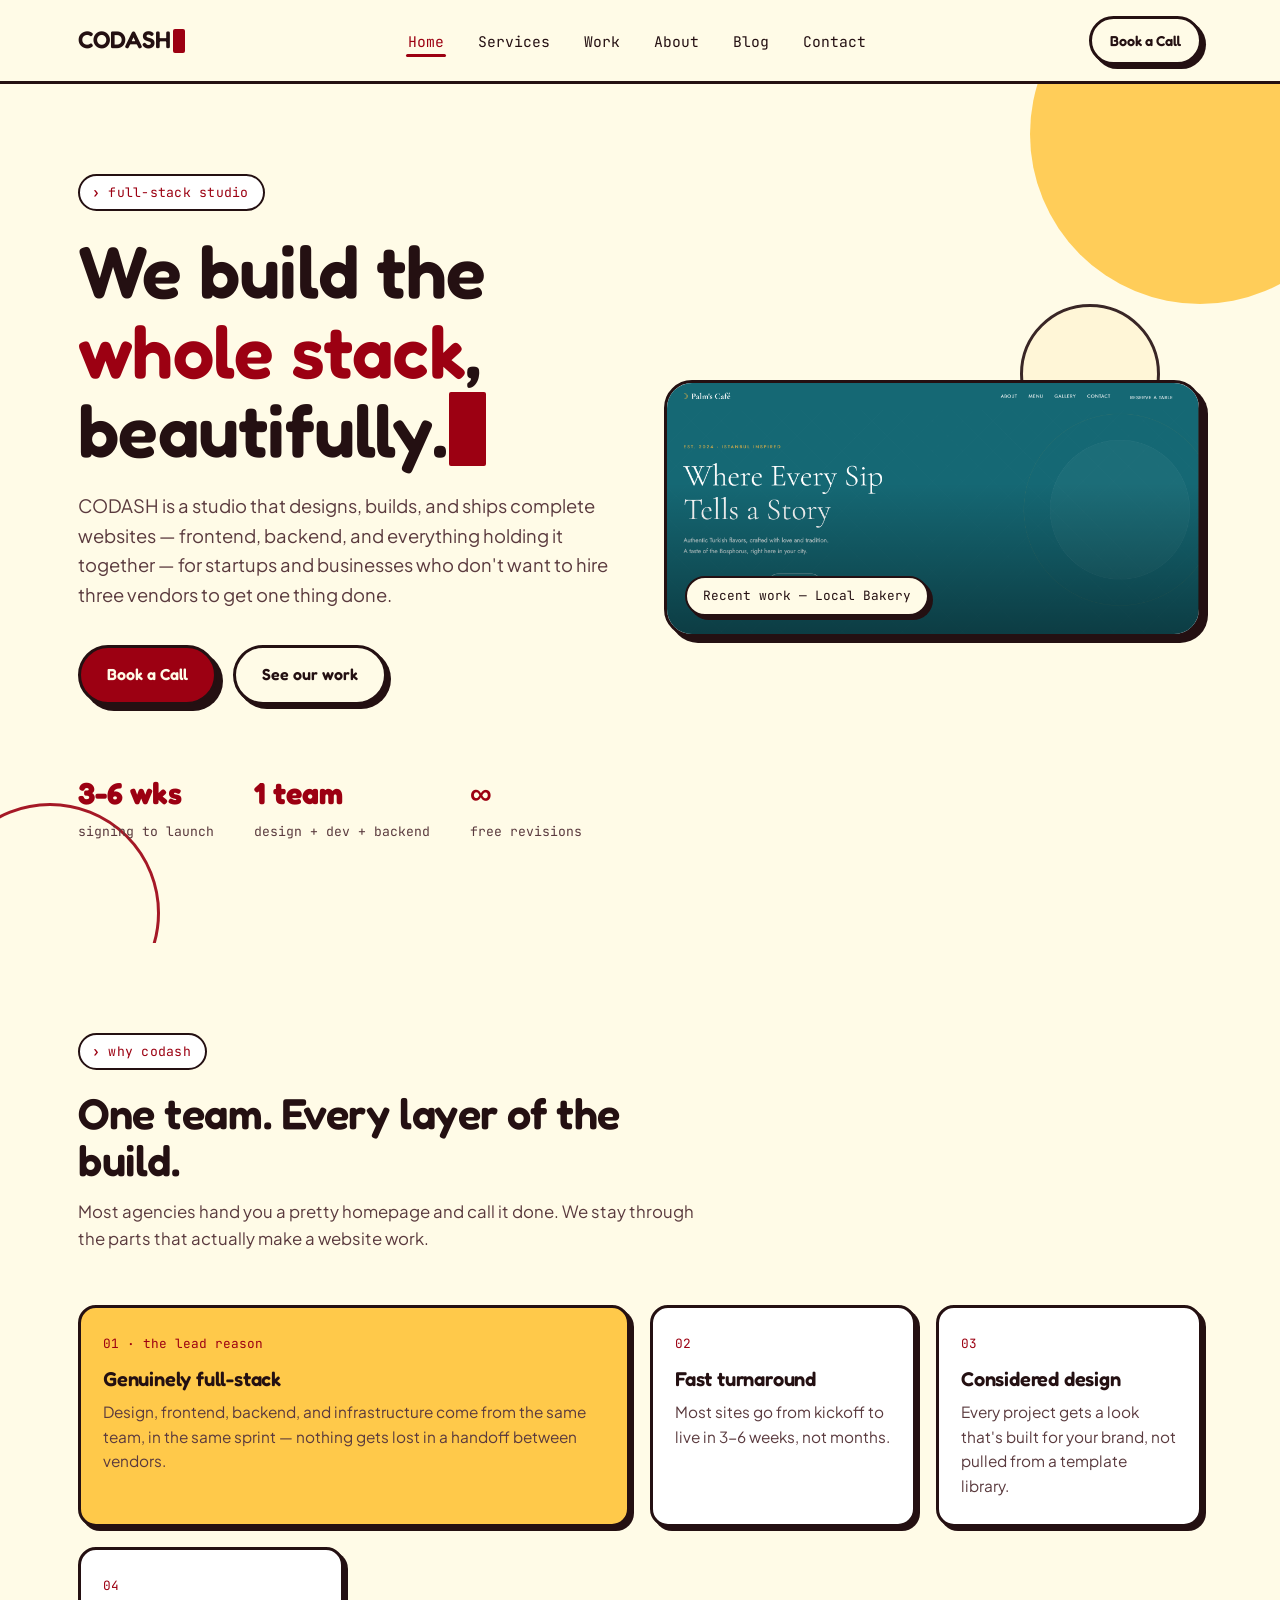
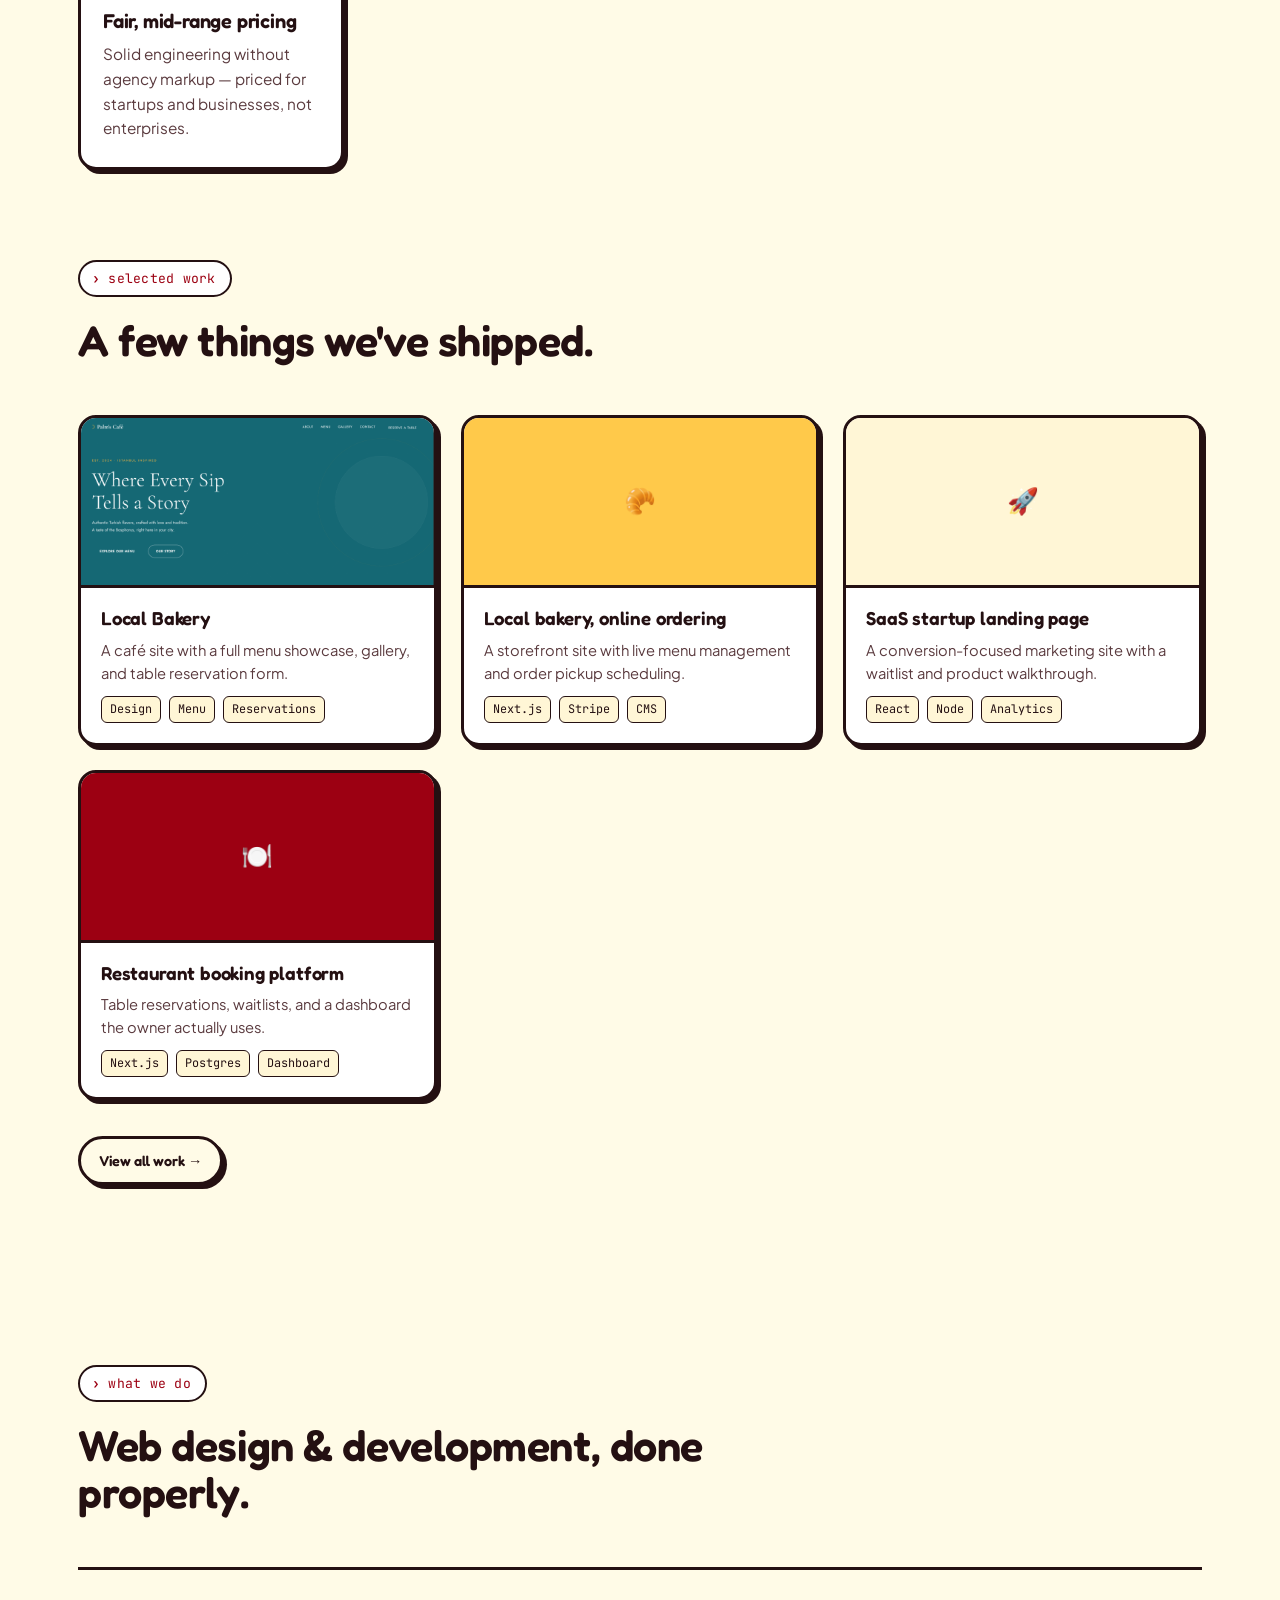
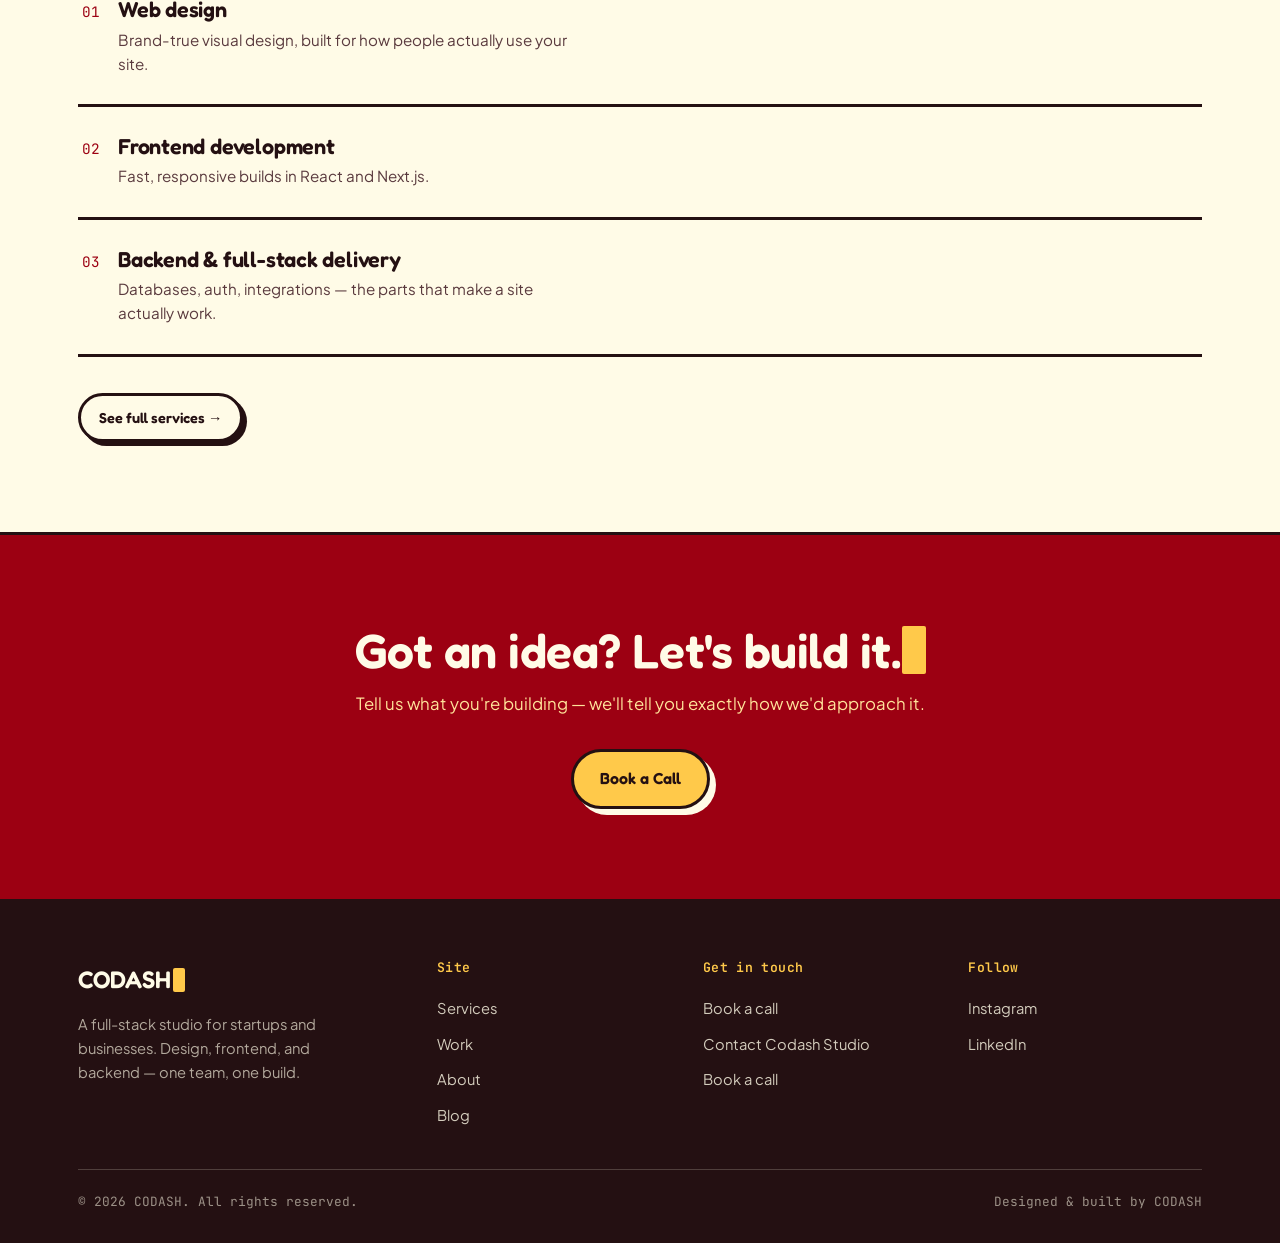
==== commit d97b0393: "Merge branch 'main' of https://github.com/Ifran08/CODASH-" ====
--- a/index.html
+++ b/index.html
@@ -14,17 +14,17 @@
 
 <header class="site-header">
   <nav class="nav">
-    <a href="index.html" class="logo">CODASH<span class="cursor"></span></a>
+    <a href="/" class="logo">CODASH<span class="cursor"></span></a>
     <ul class="nav-links" id="nav-links">
-      <li><a href="index.html" aria-current="page">Home</a></li>
-      <li><a href="services.html">Services</a></li>
-      <li><a href="work.html">Work</a></li>
-      <li><a href="about.html">About</a></li>
-      <li><a href="blog.html">Blog</a></li>
-      <li><a href="contact.html">Contact</a></li>
+      <li><a href="/" aria-current="page">Home</a></li>
+      <li><a href="/services">Services</a></li>
+      <li><a href="/work">Work</a></li>
+      <li><a href="/about">About</a></li>
+      <li><a href="/blog">Blog</a></li>
+      <li><a href="/contact">Contact</a></li>
     </ul>
     <div class="nav-cta">
-      <a href="contact.html" class="btn btn--ghost btn--sm">Book a Call</a>
+      <a href="/contact" class="btn btn--ghost btn--sm">Book a Call</a>
       <button class="nav-toggle" aria-label="Toggle menu" aria-expanded="false"><span></span></button>
     </div>
   </nav>
@@ -45,8 +45,8 @@
         <h1>We build the <em>whole stack</em>,<br>beautifully.<span class="cursor"></span></h1>
         <p class="hero-sub">CODASH is a studio that designs, builds, and ships complete websites — frontend, backend, and everything holding it together — for startups and businesses who don't want to hire three vendors to get one thing done.</p>
         <div class="hero-actions">
-          <a href="contact.html" class="btn btn--primary">Book a Call</a>
-          <a href="work.html" class="btn btn--ghost">See our work</a>
+          <a href="/contact" class="btn btn--primary">Book a Call</a>
+          <a href="/work" class="btn btn--ghost">See our work</a>
         </div>
         <div class="hero-stats">
           <div class="hero-stat"><b>3-6 wks</b><span>signing to launch</span></div>
@@ -138,7 +138,7 @@
         </div>
       </div>
       <div style="margin-top:36px;">
-        <a href="work.html" class="btn btn--ghost btn--sm">View all work →</a>
+        <a href="/work" class="btn btn--ghost btn--sm">View all work →</a>
       </div>
     </div>
   </section>
@@ -171,7 +171,7 @@
         </div>
       </div>
       <div style="margin-top:36px;">
-        <a href="services.html" class="btn btn--ghost btn--sm">See full services →</a>
+        <a href="/services" class="btn btn--ghost btn--sm">See full services →</a>
       </div>
     </div>
   </section>
@@ -182,7 +182,7 @@
       <h2>Got an idea? Let's build it.<span class="cursor cursor--gold"></span></h2>
       <p>Tell us what you're building — we'll tell you exactly how we'd approach it.</p>
       <div class="hero-actions">
-        <a href="contact.html" class="btn btn--primary" style="background:var(--gold); color:var(--ink); box-shadow:6px 6px 0 var(--cream);">Book a Call</a>
+        <a href="/contact" class="btn btn--primary" style="background:var(--gold); color:var(--ink); box-shadow:6px 6px 0 var(--cream);">Book a Call</a>
       </div>
     </div>
   </section>
@@ -193,20 +193,21 @@
   <div class="wrap">
     <div class="footer-grid">
       <div>
-        <a href="index.html" class="logo">CODASH<span class="cursor cursor--gold"></span></a>
+        <a href="/" class="logo">CODASH<span class="cursor cursor--gold"></span></a>
         <p class="footer-desc">A full-stack studio for startups and businesses. Design, frontend, and backend — one team, one build.</p>
       </div>
       <div class="footer-col">
         <h4>Site</h4>
-        <a href="services.html">Services</a>
-        <a href="work.html">Work</a>
-        <a href="about.html">About</a>
-        <a href="blog.html">Blog</a>
+        <a href="/services">Services</a>
+        <a href="/work">Work</a>
+        <a href="/about">About</a>
+        <a href="/blog">Blog</a>
       </div>
       <div class="footer-col">
         <h4>Get in touch</h4>
         <a href="contact.html">Book a call</a>
         <a href="mailto:studio@codash.co.in">Contact Codash Studio</a>
+        <a href="/contact">Book a call</a>
       </div>
       <div class="footer-col">
         <h4>Follow</h4>
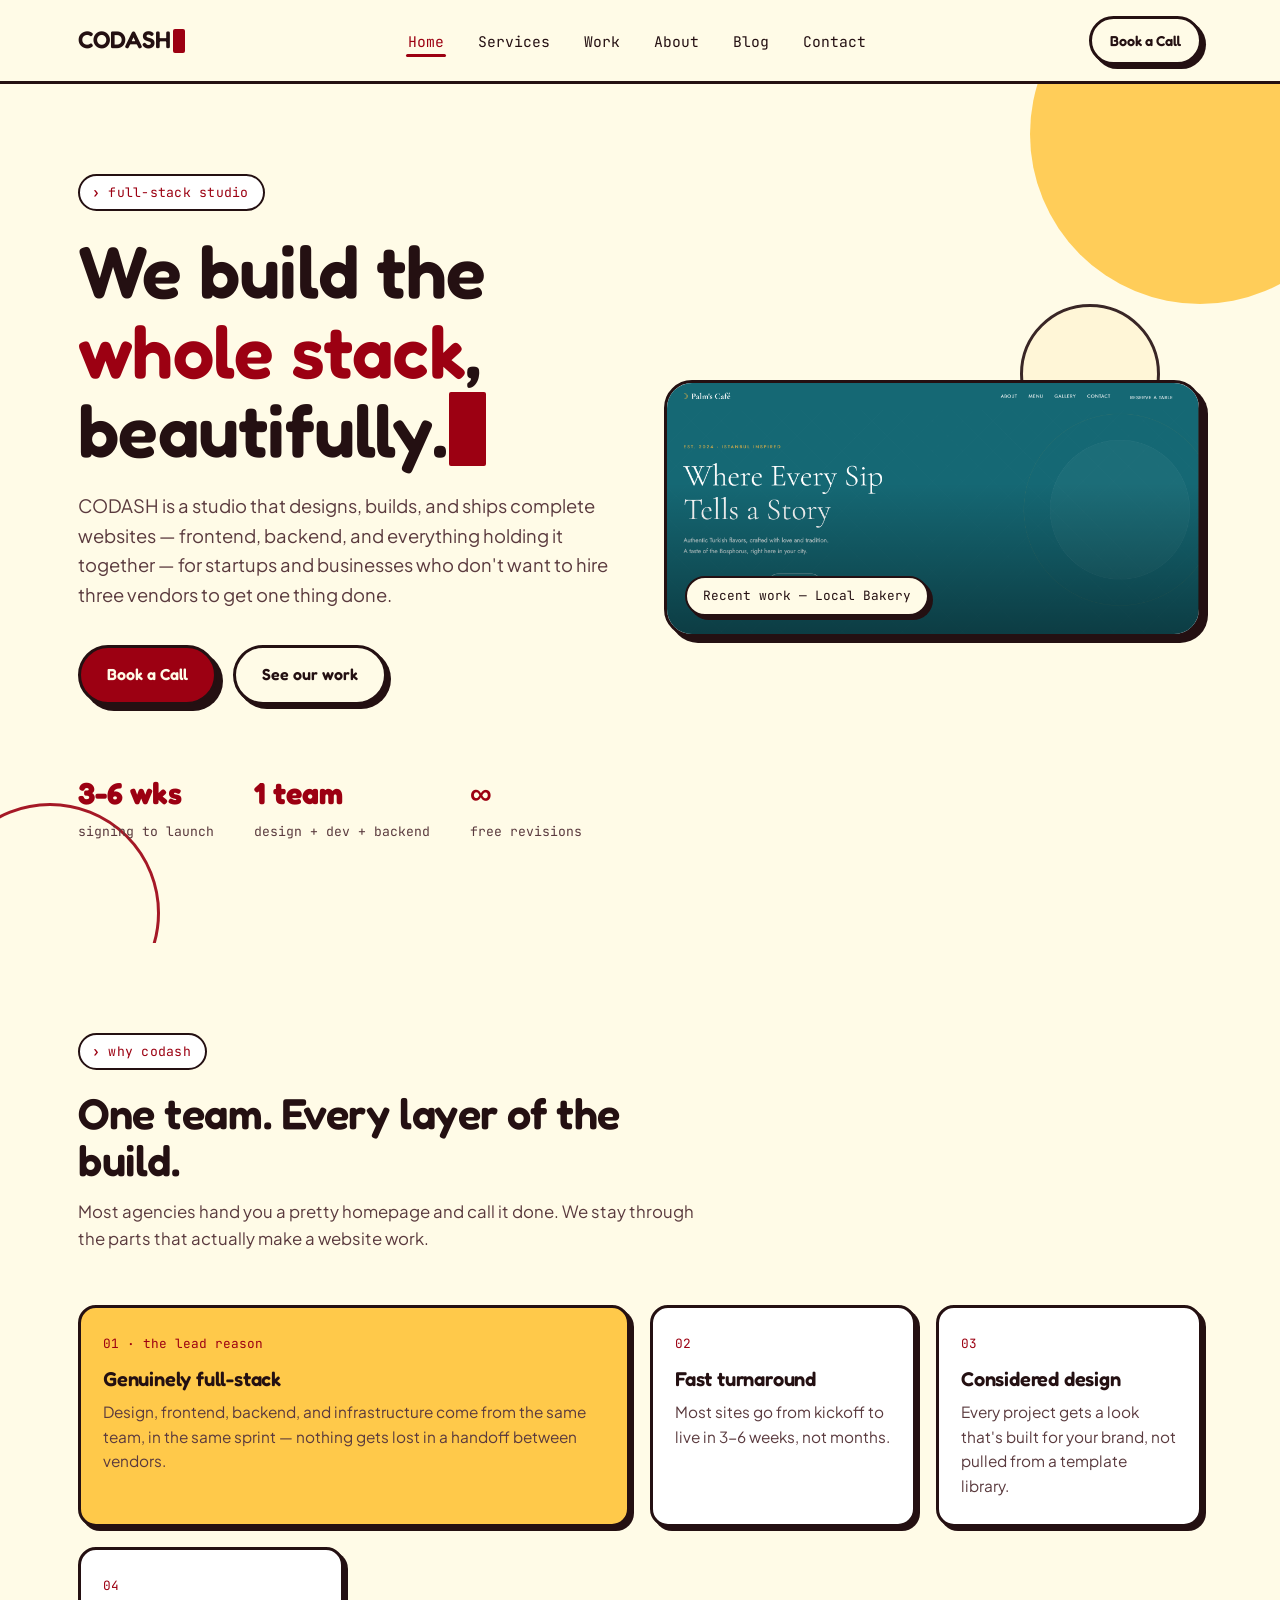
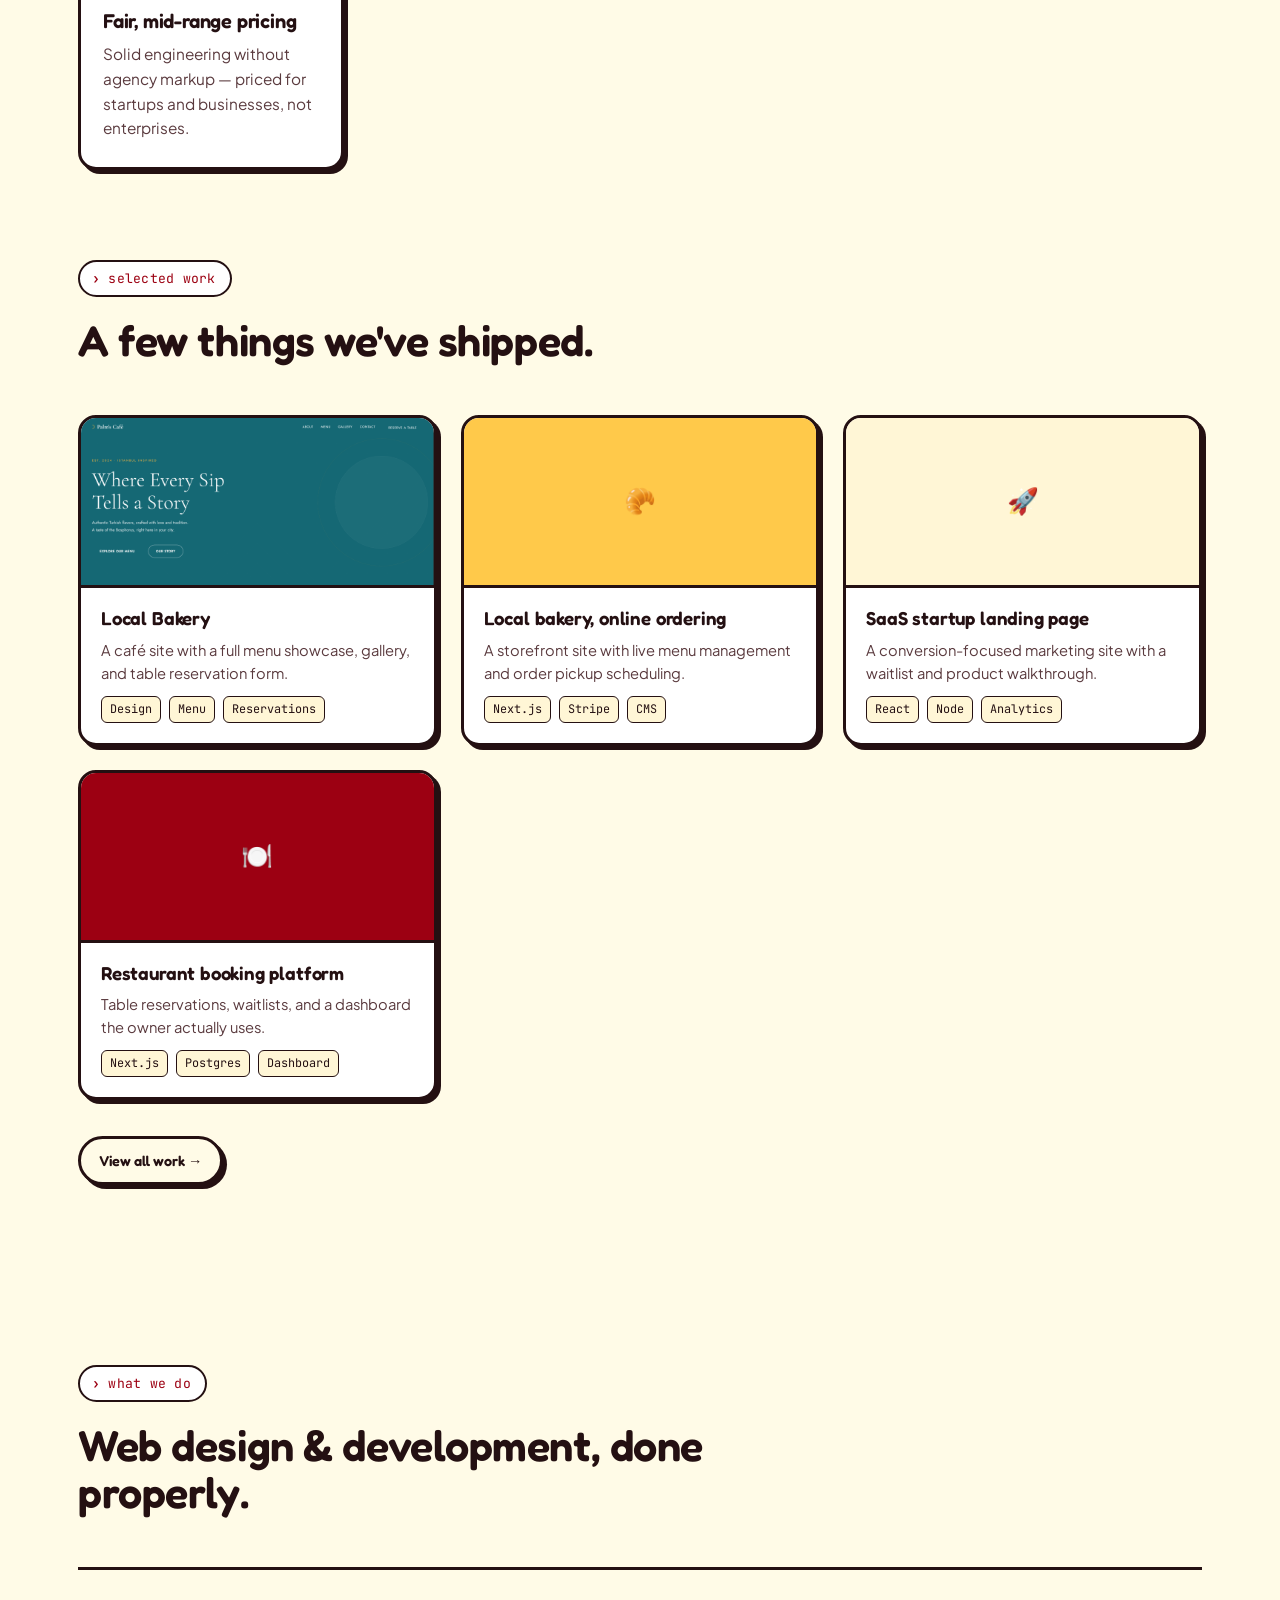
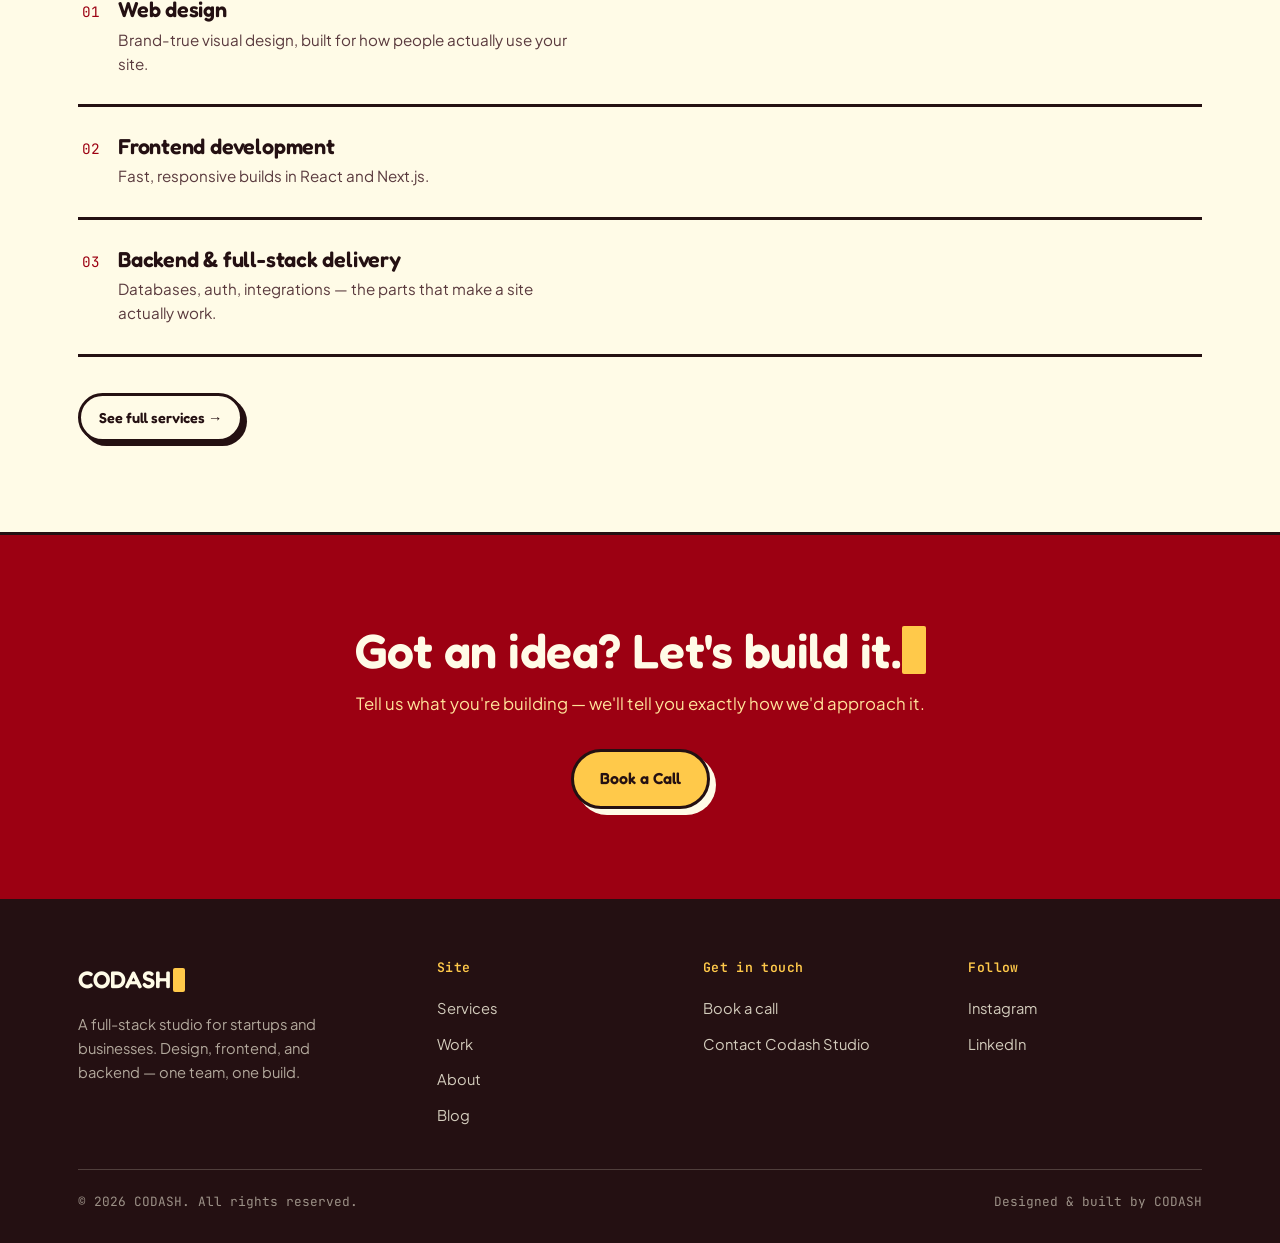
==== commit b424405a: "connect" ====
--- a/index.html
+++ b/index.html
@@ -205,9 +205,8 @@
       </div>
       <div class="footer-col">
         <h4>Get in touch</h4>
-        <a href="contact.html">Book a call</a>
+        <a href="/contact">Book a call</a>
         <a href="mailto:studio@codash.co.in">Contact Codash Studio</a>
-        <a href="/contact">Book a call</a>
       </div>
       <div class="footer-col">
         <h4>Follow</h4>
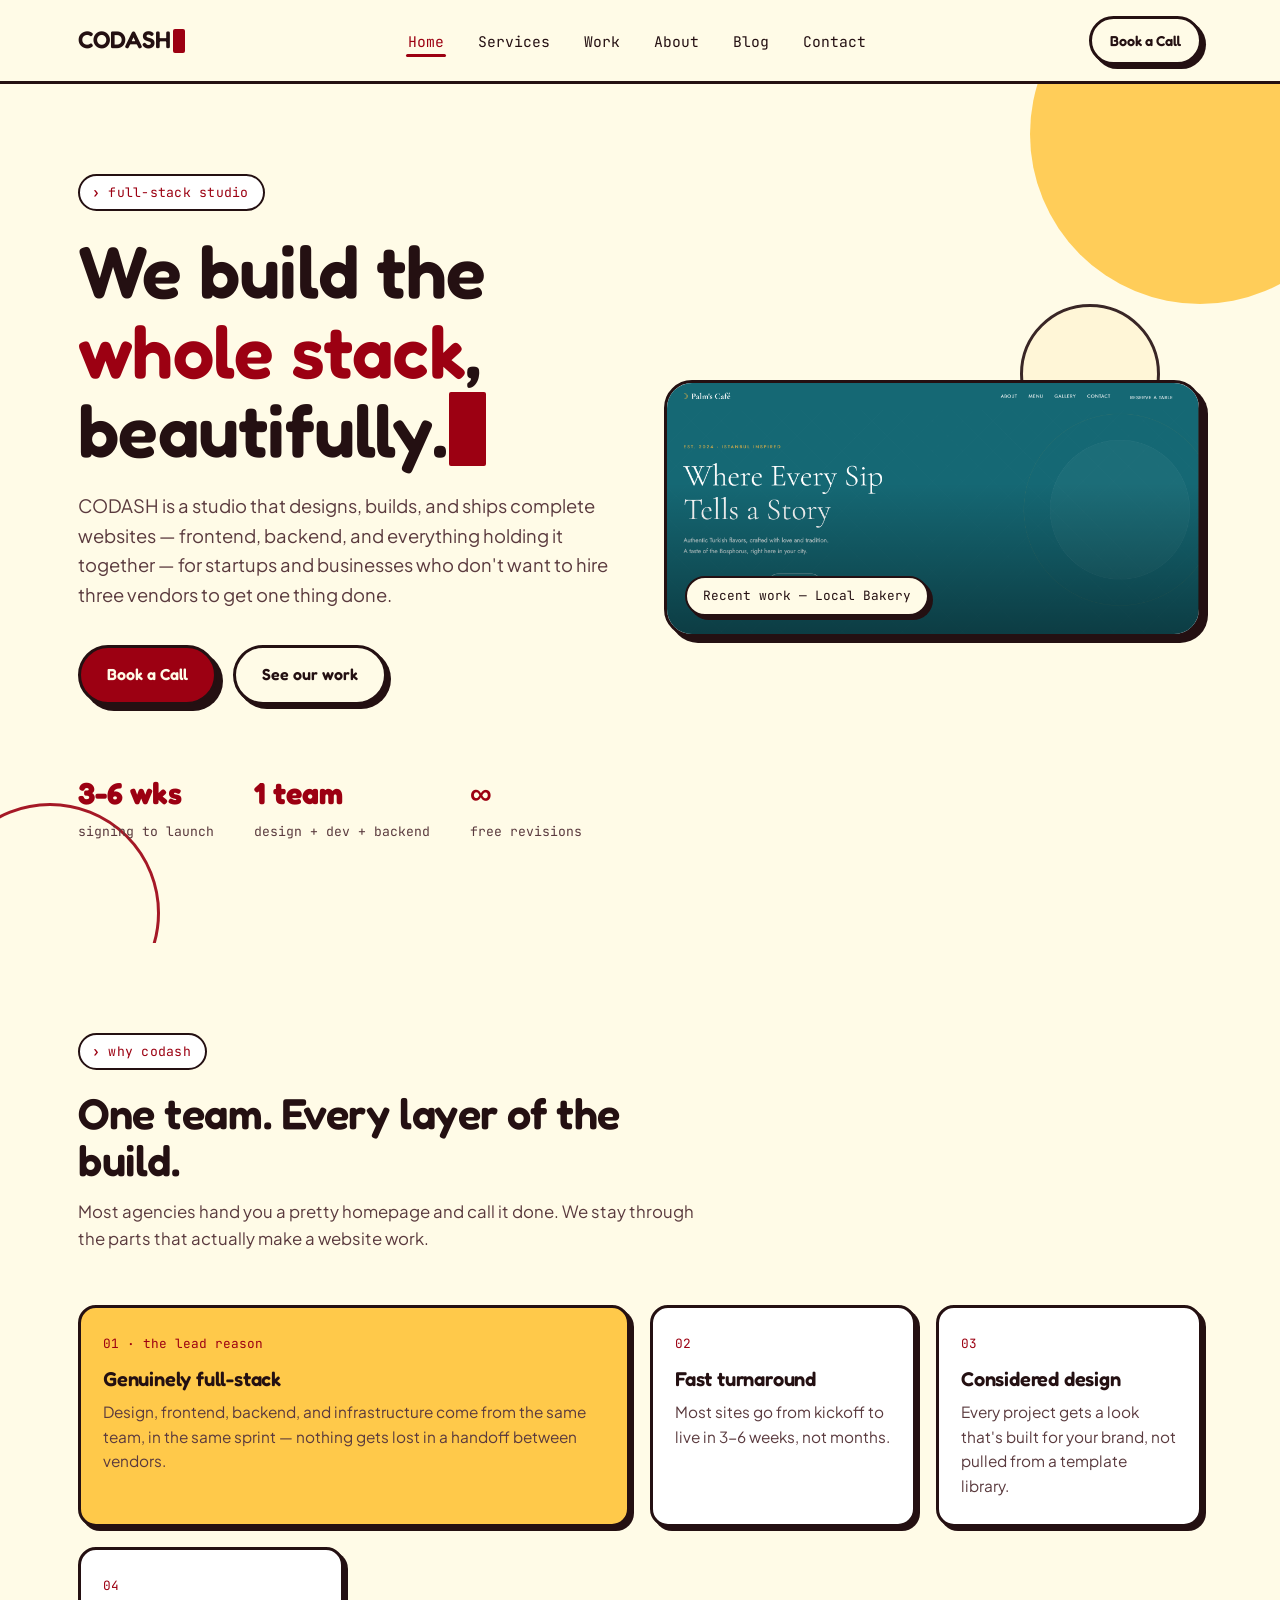
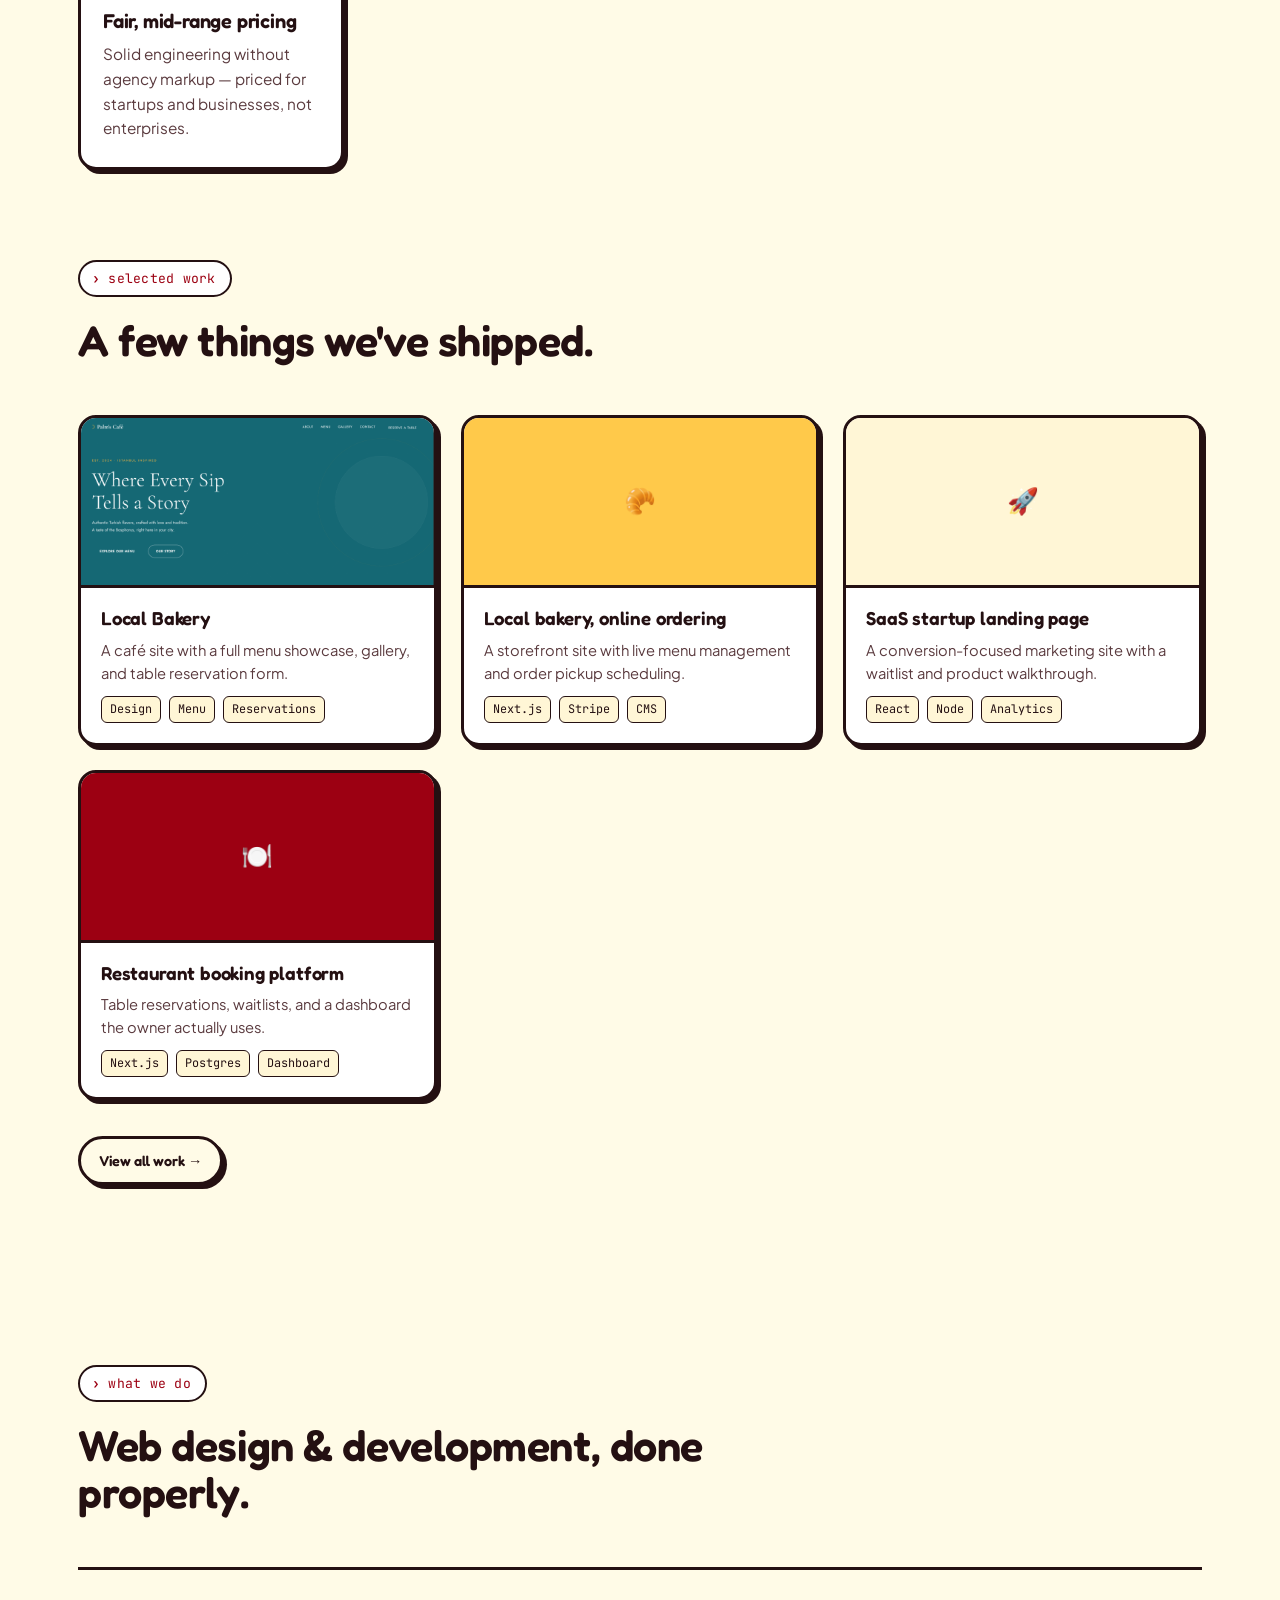
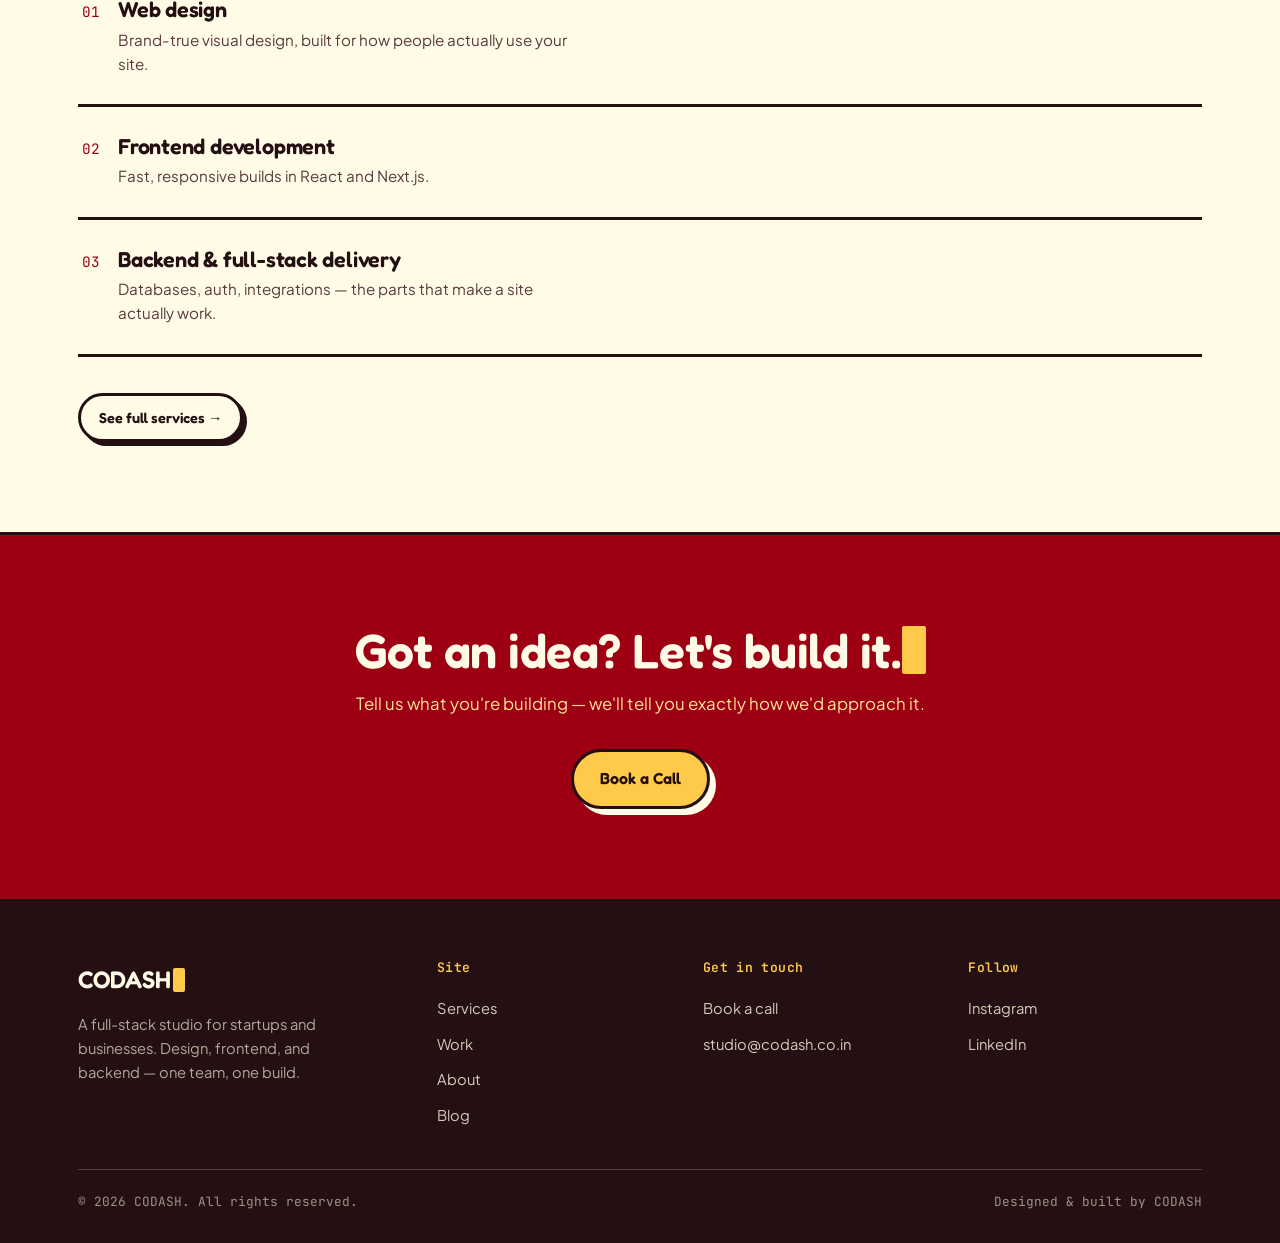
==== commit 37b8e906: "Fix homepage footer: match email display style to rest of site" ====
--- a/index.html
+++ b/index.html
@@ -206,7 +206,7 @@
       <div class="footer-col">
         <h4>Get in touch</h4>
         <a href="/contact">Book a call</a>
-        <a href="mailto:studio@codash.co.in">Contact Codash Studio</a>
+        <p>studio@codash.co.in</p>
       </div>
       <div class="footer-col">
         <h4>Follow</h4>
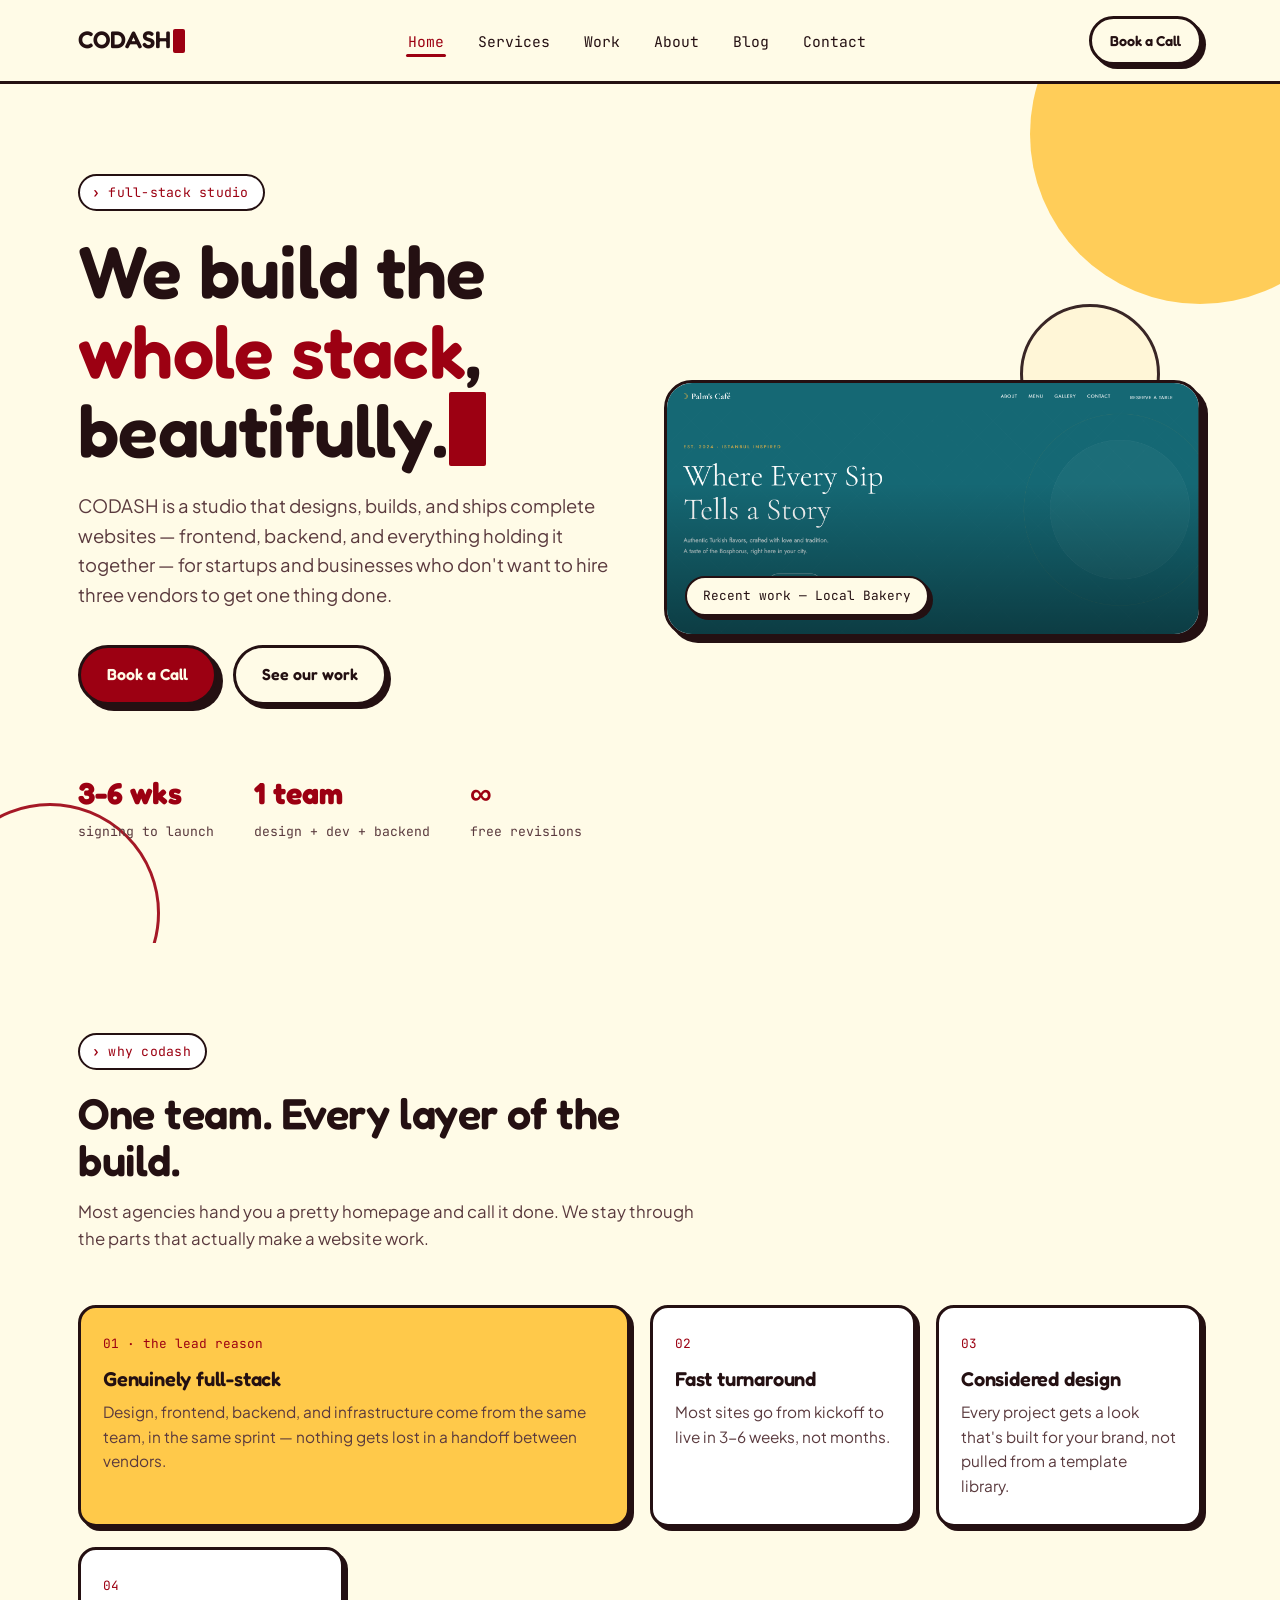
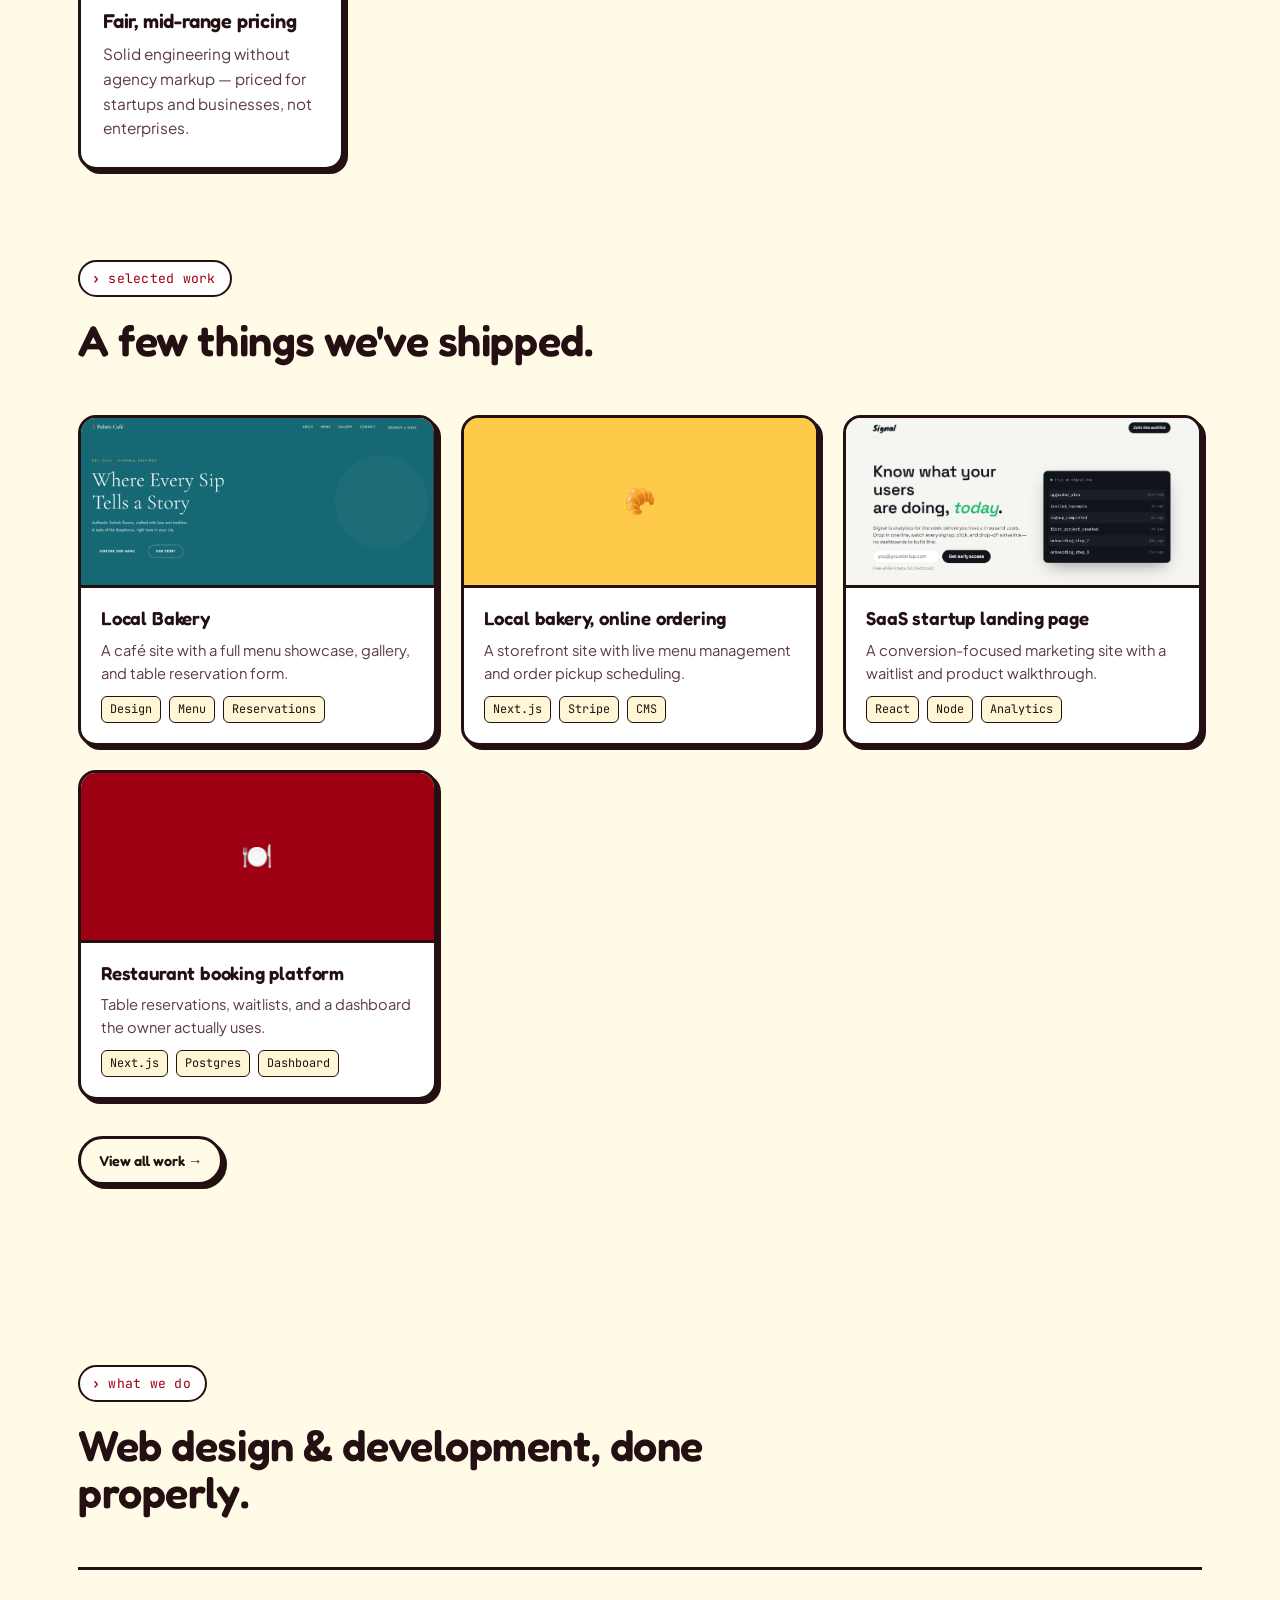
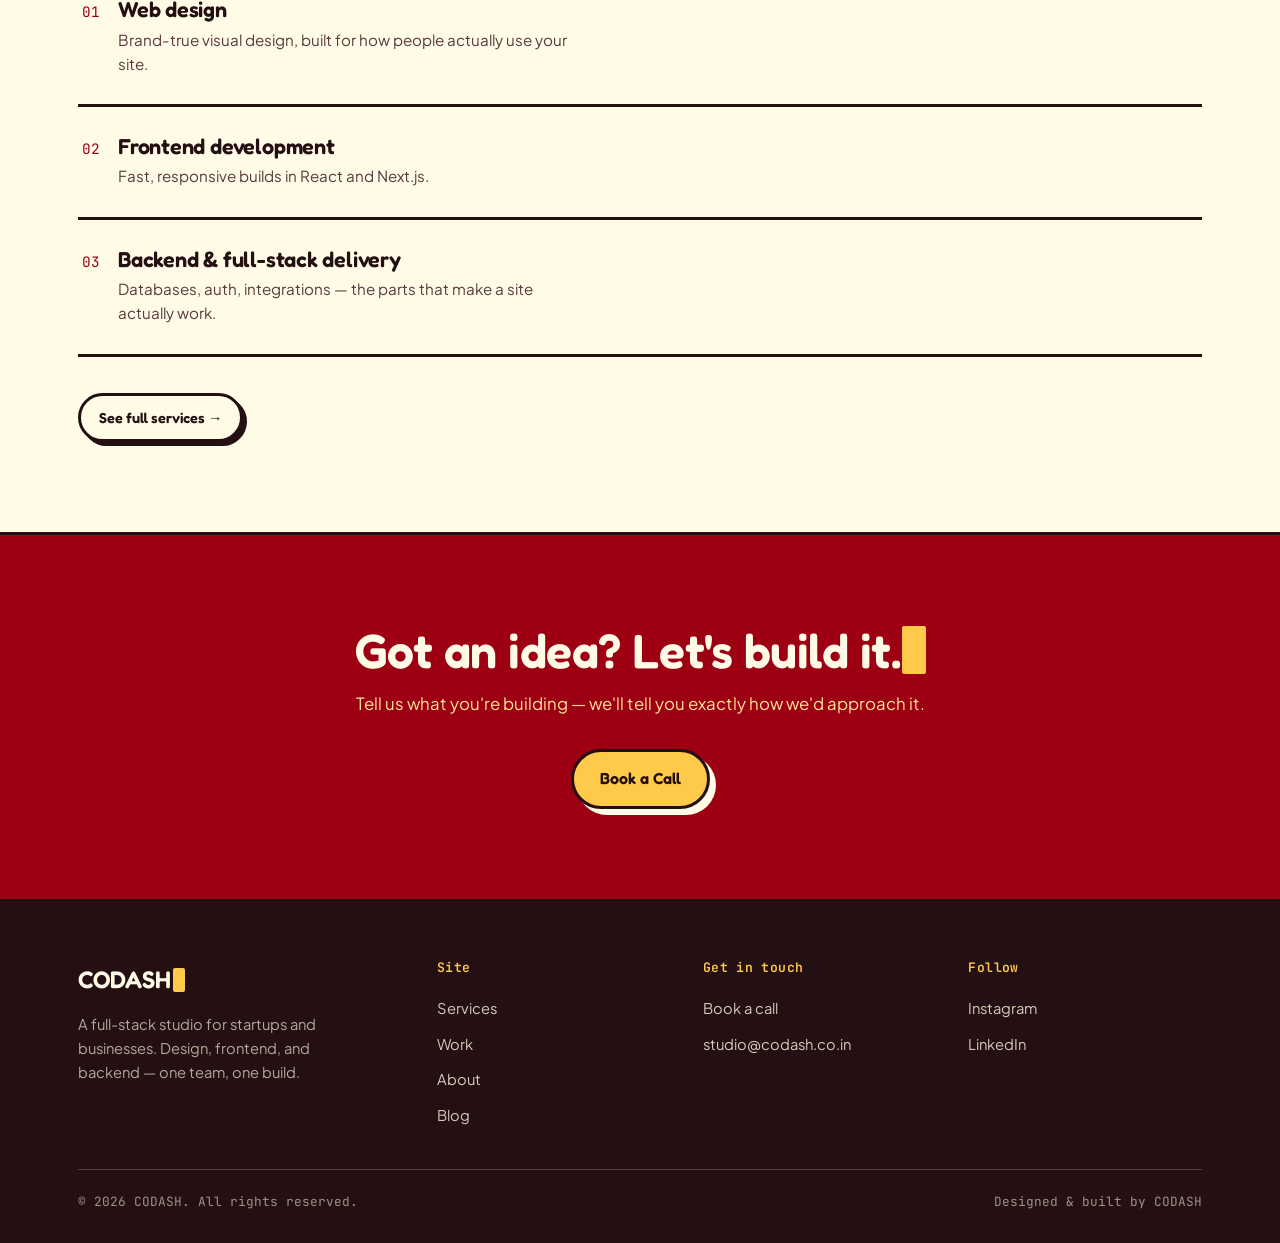
==== commit 7e9be24f: "Add Signal SaaS thumbnail to home page portfolio preview" ====
--- a/index.html
+++ b/index.html
@@ -121,7 +121,9 @@
           </div>
         </div>
         <div class="proj-card">
-          <div class="proj-thumb" style="background:var(--cream-dim);">🚀</div>
+          <div class="proj-thumb proj-thumb--img">
+            <img src="signal-saas-hero.png" alt="Signal SaaS landing page preview">
+          </div>
           <div class="proj-body">
             <h3>SaaS startup landing page</h3>
             <p style="color:var(--ink-soft); font-size:0.92rem;">A conversion-focused marketing site with a waitlist and product walkthrough.</p>
@@ -206,7 +208,7 @@
       <div class="footer-col">
         <h4>Get in touch</h4>
         <a href="/contact">Book a call</a>
-        <p>studio@codash.co.in</p>
+        <a href="mailto:studio@codash.co.in">studio@codash.co.in</a>
       </div>
       <div class="footer-col">
         <h4>Follow</h4>
--- a/style.css
+++ b/style.css
@@ -117,6 +117,7 @@
   color: var(--cream);
   box-shadow: var(--shadow-pop);
 }
+.btn--primary:visited{ color: var(--cream); }
 .btn--primary:hover{ background: var(--maroon-deep); box-shadow: 8px 8px 0 var(--ink); }
 
 .btn--ghost{
@@ -124,6 +125,7 @@
   color: var(--ink);
   box-shadow: var(--shadow-pop-sm);
 }
+.btn--ghost:visited{ color: var(--ink); }
 .btn--ghost:hover{ background: var(--white); box-shadow: 6px 6px 0 var(--ink); }
 
 .btn--sm{ padding: 10px 18px; font-size: 0.9rem; }
@@ -170,6 +172,7 @@
   display:flex;
   align-items:center;
 }
+.logo:visited{ color: var(--ink); }
 .logo span{ color: var(--maroon); }
 
 .nav-links{
@@ -469,6 +472,13 @@
   font-family: var(--font-display);
   font-size: 1.6rem;
   color: var(--ink);
+  overflow:hidden;
+}
+.proj-thumb--img img{
+  width:100%;
+  height:100%;
+  object-fit: cover;
+  object-position: top;
 }
 .proj-body{ padding: 20px; flex:1; display:flex; flex-direction:column; gap:10px; }
 .proj-tags{ display:flex; gap:8px; flex-wrap:wrap; margin-top:auto; }
@@ -527,6 +537,7 @@
 .footer-desc{ margin-top:14px; color: rgba(255,251,231,0.65); font-size:0.92rem; max-width: 260px; }
 .footer-col h4{ font-family: var(--font-mono); font-size: 0.82rem; color: var(--gold); margin-bottom: 16px; letter-spacing:0.03em; }
 .footer-col a, .footer-col p{ display:block; color: rgba(255,251,231,0.8); font-size:0.92rem; padding: 6px 0; }
+.footer-col a:visited{ color: rgba(255,251,231,0.8); }
 .footer-col a:hover{ color: var(--gold); }
 .footer-bottom{
   border-top: 1px solid rgba(255,251,231,0.2);
@@ -632,6 +643,7 @@
 }
 .contact-info-item h4{ font-family: var(--font-display); font-size:1.02rem; }
 .contact-info-item p, .contact-info-item a{ color: var(--ink-soft); font-size:0.93rem; margin-top:4px; }
+.contact-info-item a:visited{ color: var(--ink-soft); }
 
 .blog-grid{ display:grid; grid-template-columns: repeat(3,1fr); gap:24px; }
 .blog-card{ background:var(--white); border:var(--border); border-radius:var(--radius-md); box-shadow: var(--shadow-pop-sm); overflow:hidden; display:flex; flex-direction:column; transition: transform .2s var(--ease), box-shadow .2s var(--ease); }
@@ -642,6 +654,7 @@
 .blog-body h3{ font-size:1.15rem; }
 .blog-body p{ color:var(--ink-soft); font-size:0.92rem; }
 .blog-read{ margin-top:auto; font-family:var(--font-mono); font-size:0.85rem; color:var(--maroon); }
+.blog-read:visited{ color:var(--maroon); }
 @media (max-width:900px){ .blog-grid{ grid-template-columns:1fr 1fr; } }
 @media (max-width:620px){ .blog-grid{ grid-template-columns:1fr; } }
 
@@ -649,6 +662,7 @@
 .blog-post-hero{ padding-bottom:0; }
 .blog-post-meta{ display:flex; align-items:center; gap:14px; margin-top:18px; }
 .blog-back{ display:inline-flex; align-items:center; gap:8px; font-family:var(--font-mono); font-size:0.85rem; color:var(--maroon); margin-bottom:20px; }
+.blog-back:visited{ color:var(--maroon); }
 .blog-back:hover{ text-decoration:underline; }
 .prose{ max-width:720px; margin:0 auto; }
 .prose h2{ font-size:1.5rem; margin-top:44px; margin-bottom:16px; }
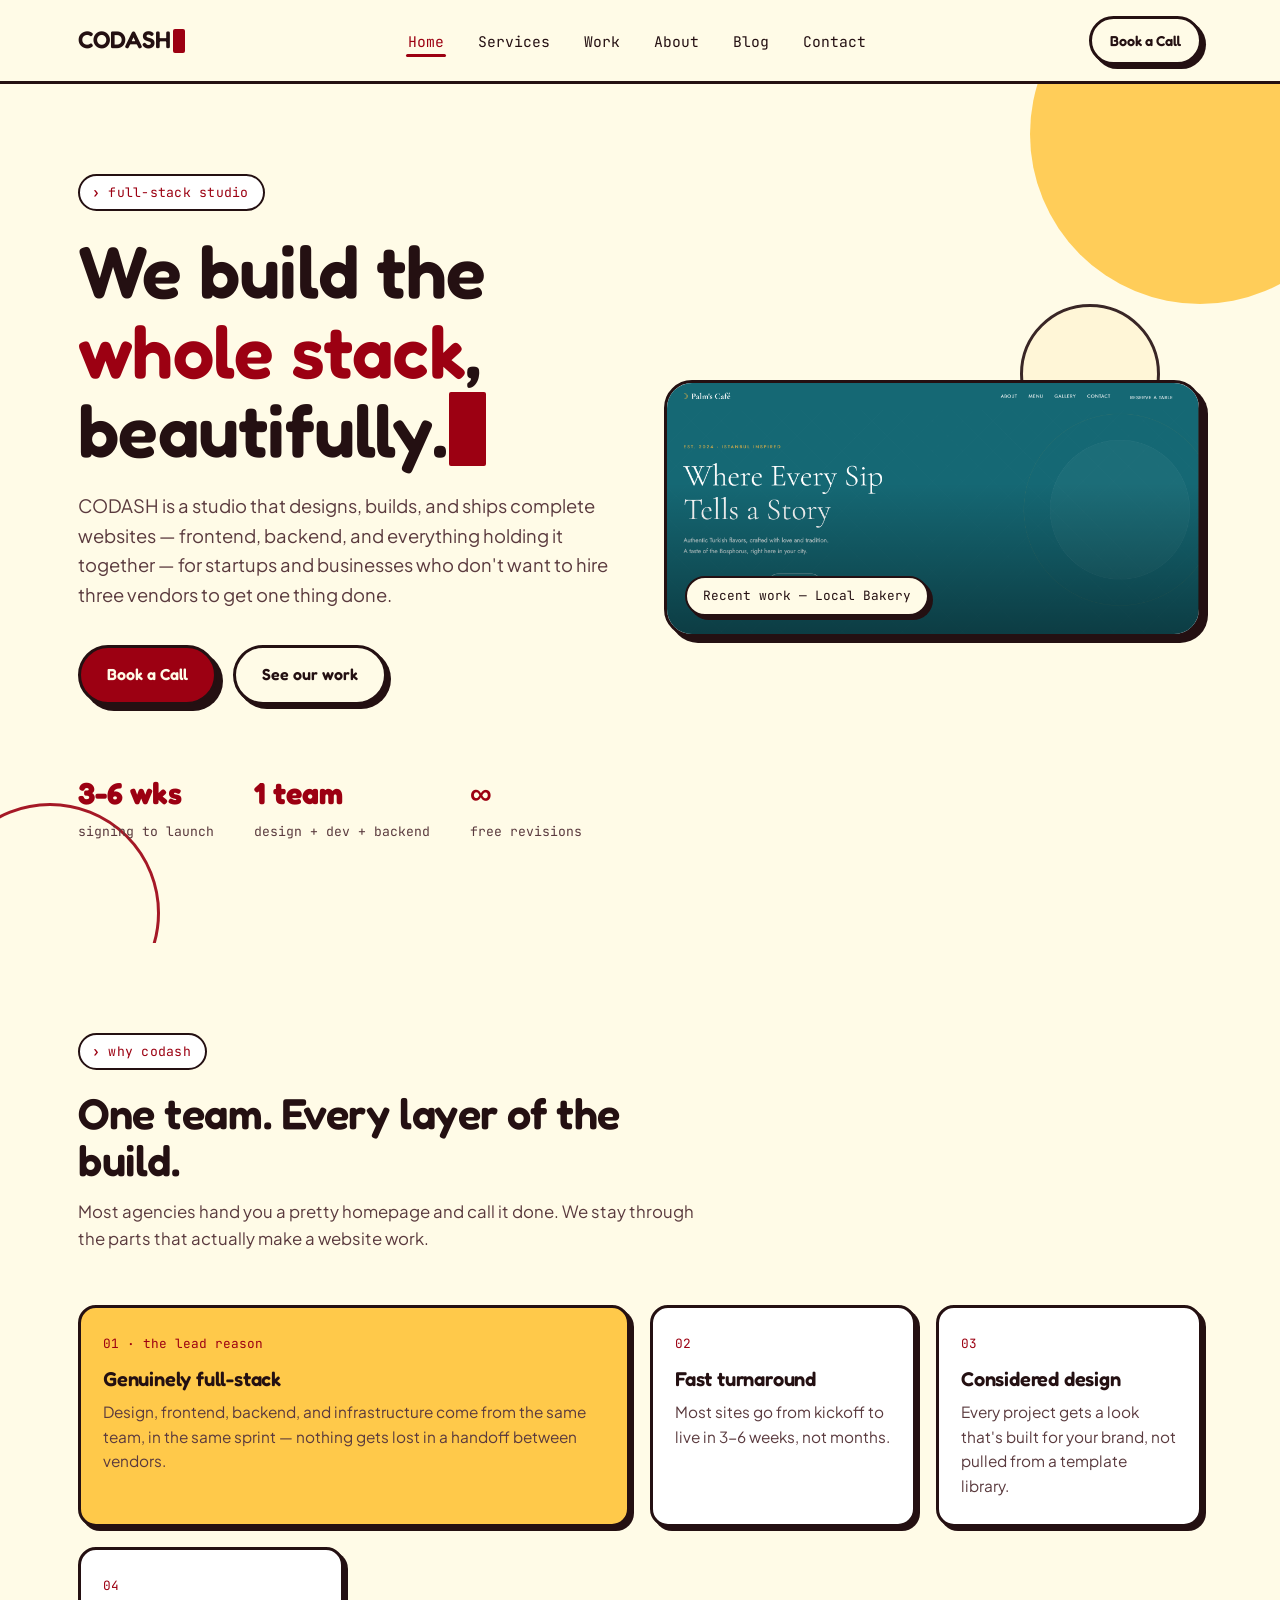
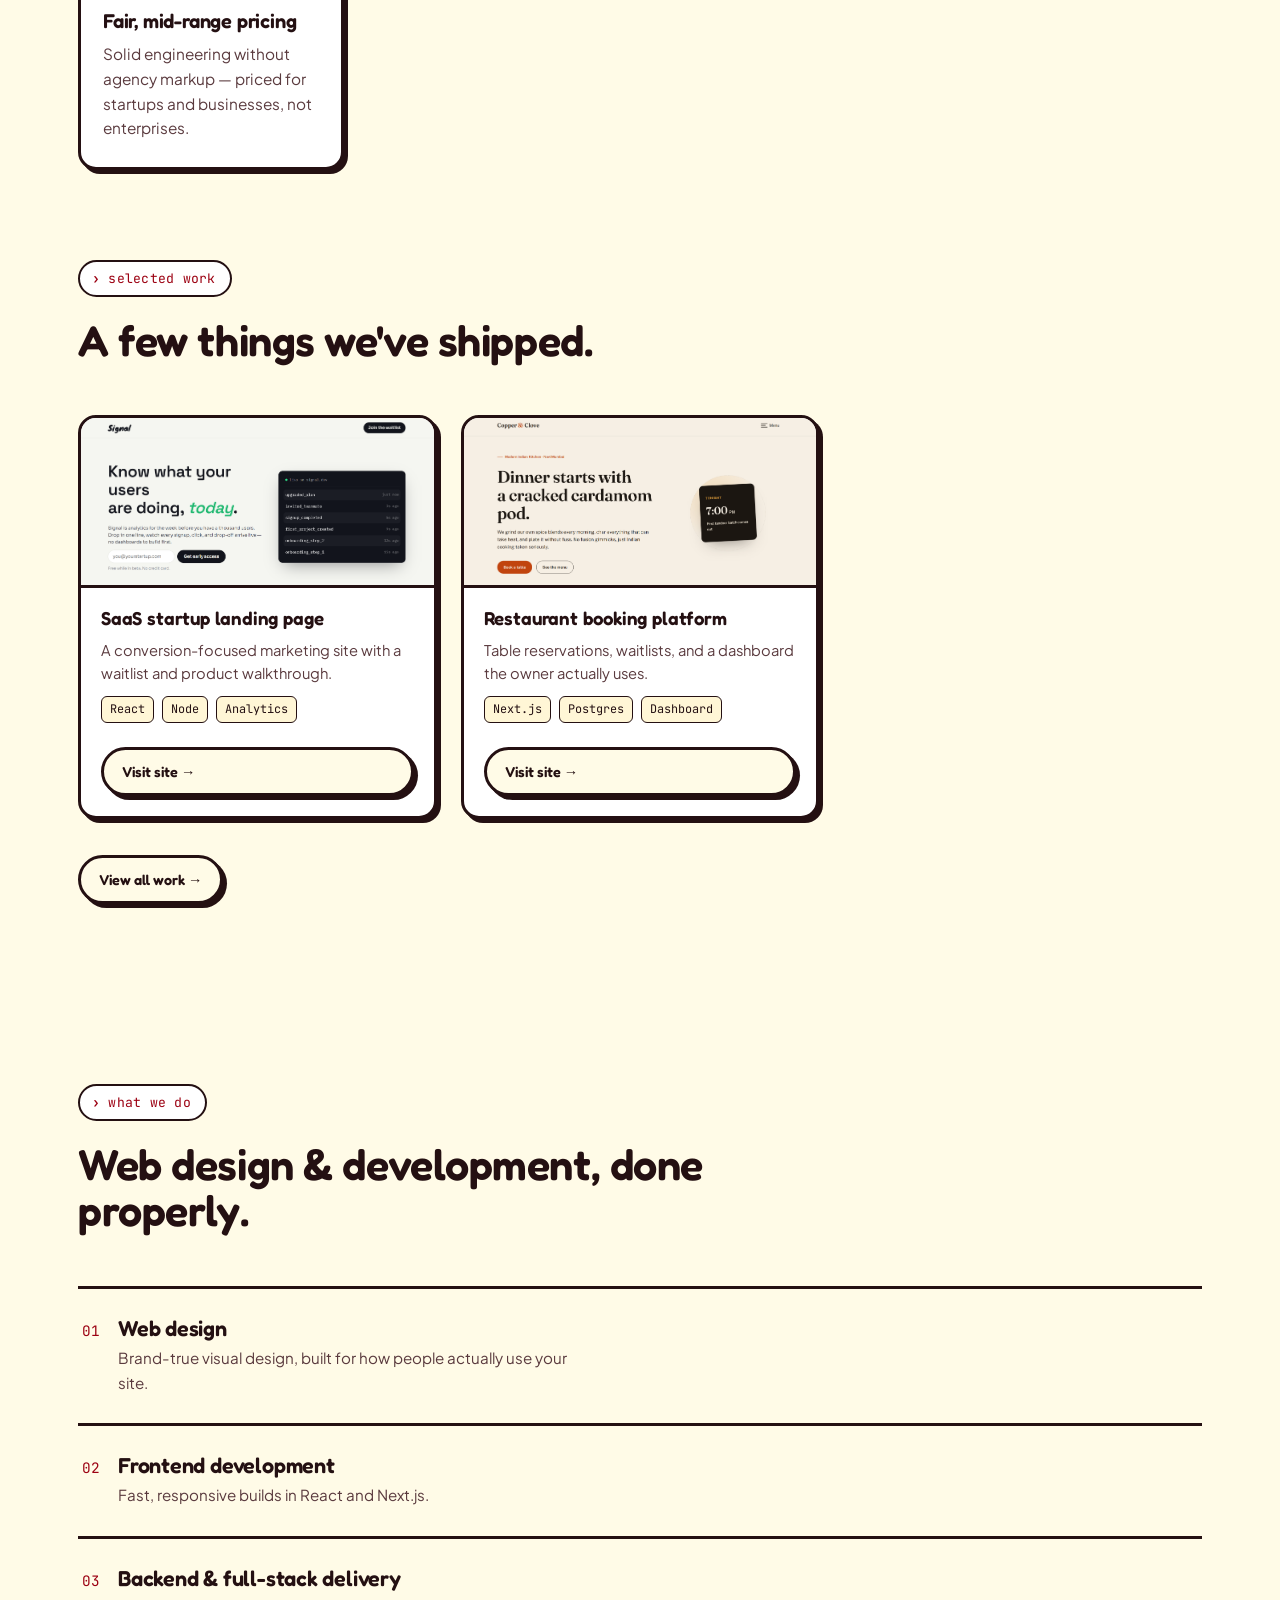
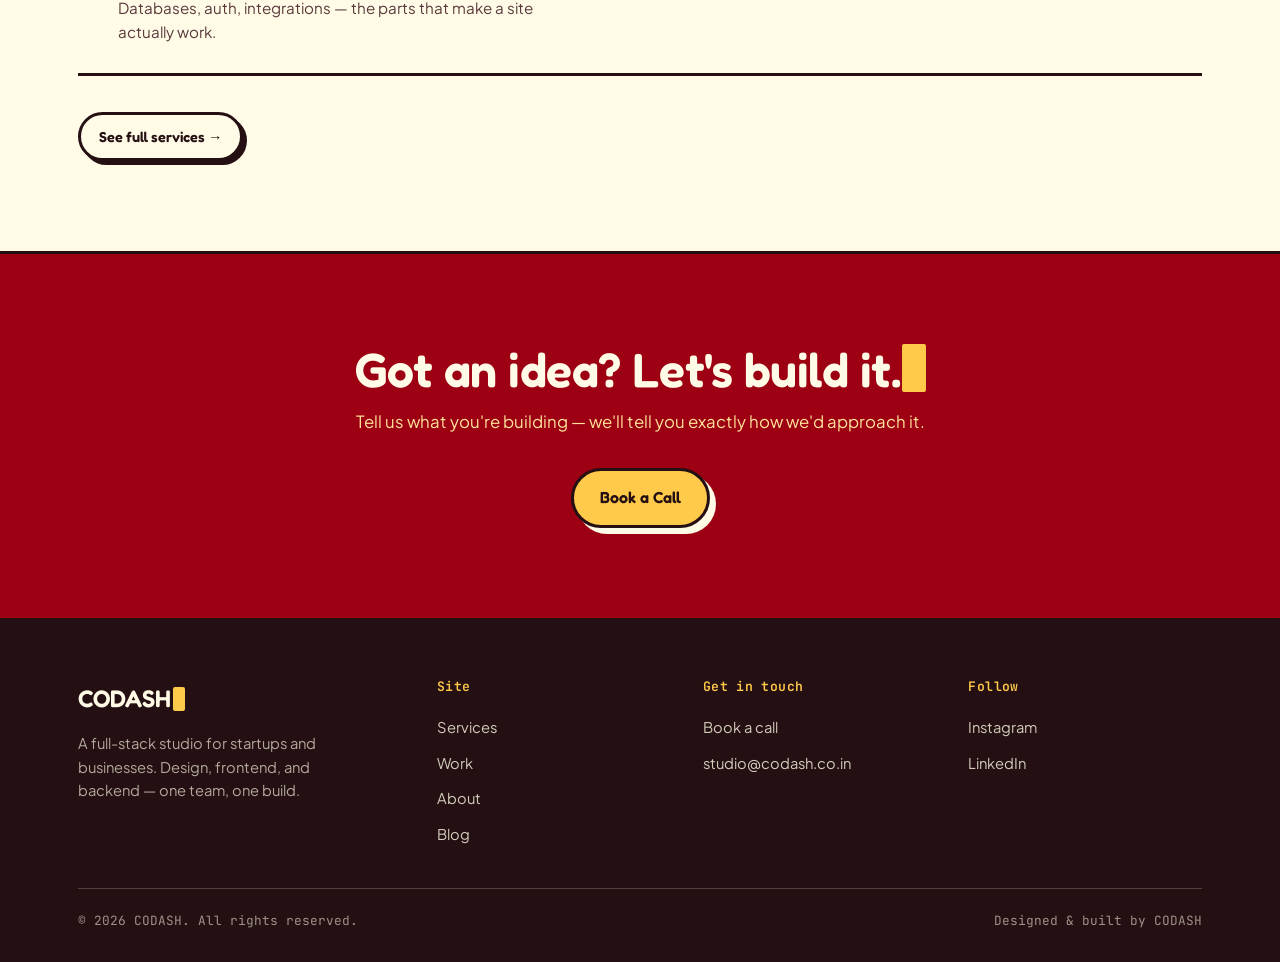
==== commit 499d0cb3: "Trim home page portfolio preview to two cards: SaaS startup + Copper & Clove" ====
--- a/index.html
+++ b/index.html
@@ -104,38 +104,24 @@
       <div class="proj-grid">
         <div class="proj-card">
           <div class="proj-thumb proj-thumb--img">
-            <img src="local-bakery-hero.png" alt="Local Bakery website preview">
-          </div>
-          <div class="proj-body">
-            <h3>Local Bakery</h3>
-            <p style="color:var(--ink-soft); font-size:0.92rem;">A café site with a full menu showcase, gallery, and table reservation form.</p>
-            <div class="proj-tags"><span class="tag">Design</span><span class="tag">Menu</span><span class="tag">Reservations</span></div>
-          </div>
-        </div>
-        <div class="proj-card">
-          <div class="proj-thumb" style="background:var(--gold);">🥐</div>
-          <div class="proj-body">
-            <h3>Local bakery, online ordering</h3>
-            <p style="color:var(--ink-soft); font-size:0.92rem;">A storefront site with live menu management and order pickup scheduling.</p>
-            <div class="proj-tags"><span class="tag">Next.js</span><span class="tag">Stripe</span><span class="tag">CMS</span></div>
-          </div>
-        </div>
-        <div class="proj-card">
-          <div class="proj-thumb proj-thumb--img">
             <img src="signal-saas-hero.png" alt="Signal SaaS landing page preview">
           </div>
           <div class="proj-body">
             <h3>SaaS startup landing page</h3>
             <p style="color:var(--ink-soft); font-size:0.92rem;">A conversion-focused marketing site with a waitlist and product walkthrough.</p>
             <div class="proj-tags"><span class="tag">React</span><span class="tag">Node</span><span class="tag">Analytics</span></div>
+            <a href="https://saas-product-kappa.vercel.app/" target="_blank" rel="noopener" class="btn btn--ghost btn--sm" style="margin-top:14px;">Visit site →</a>
           </div>
         </div>
         <div class="proj-card">
-          <div class="proj-thumb" style="background:var(--maroon); color:var(--cream);">🍽️</div>
+          <div class="proj-thumb proj-thumb--img">
+            <img src="copper-clove-hero.png" alt="Copper & Clove reservations site preview">
+          </div>
           <div class="proj-body">
             <h3>Restaurant booking platform</h3>
             <p style="color:var(--ink-soft); font-size:0.92rem;">Table reservations, waitlists, and a dashboard the owner actually uses.</p>
             <div class="proj-tags"><span class="tag">Next.js</span><span class="tag">Postgres</span><span class="tag">Dashboard</span></div>
+            <a href="https://clove-fawn-ten.vercel.app/" target="_blank" rel="noopener" class="btn btn--ghost btn--sm" style="margin-top:14px;">Visit site →</a>
           </div>
         </div>
       </div>
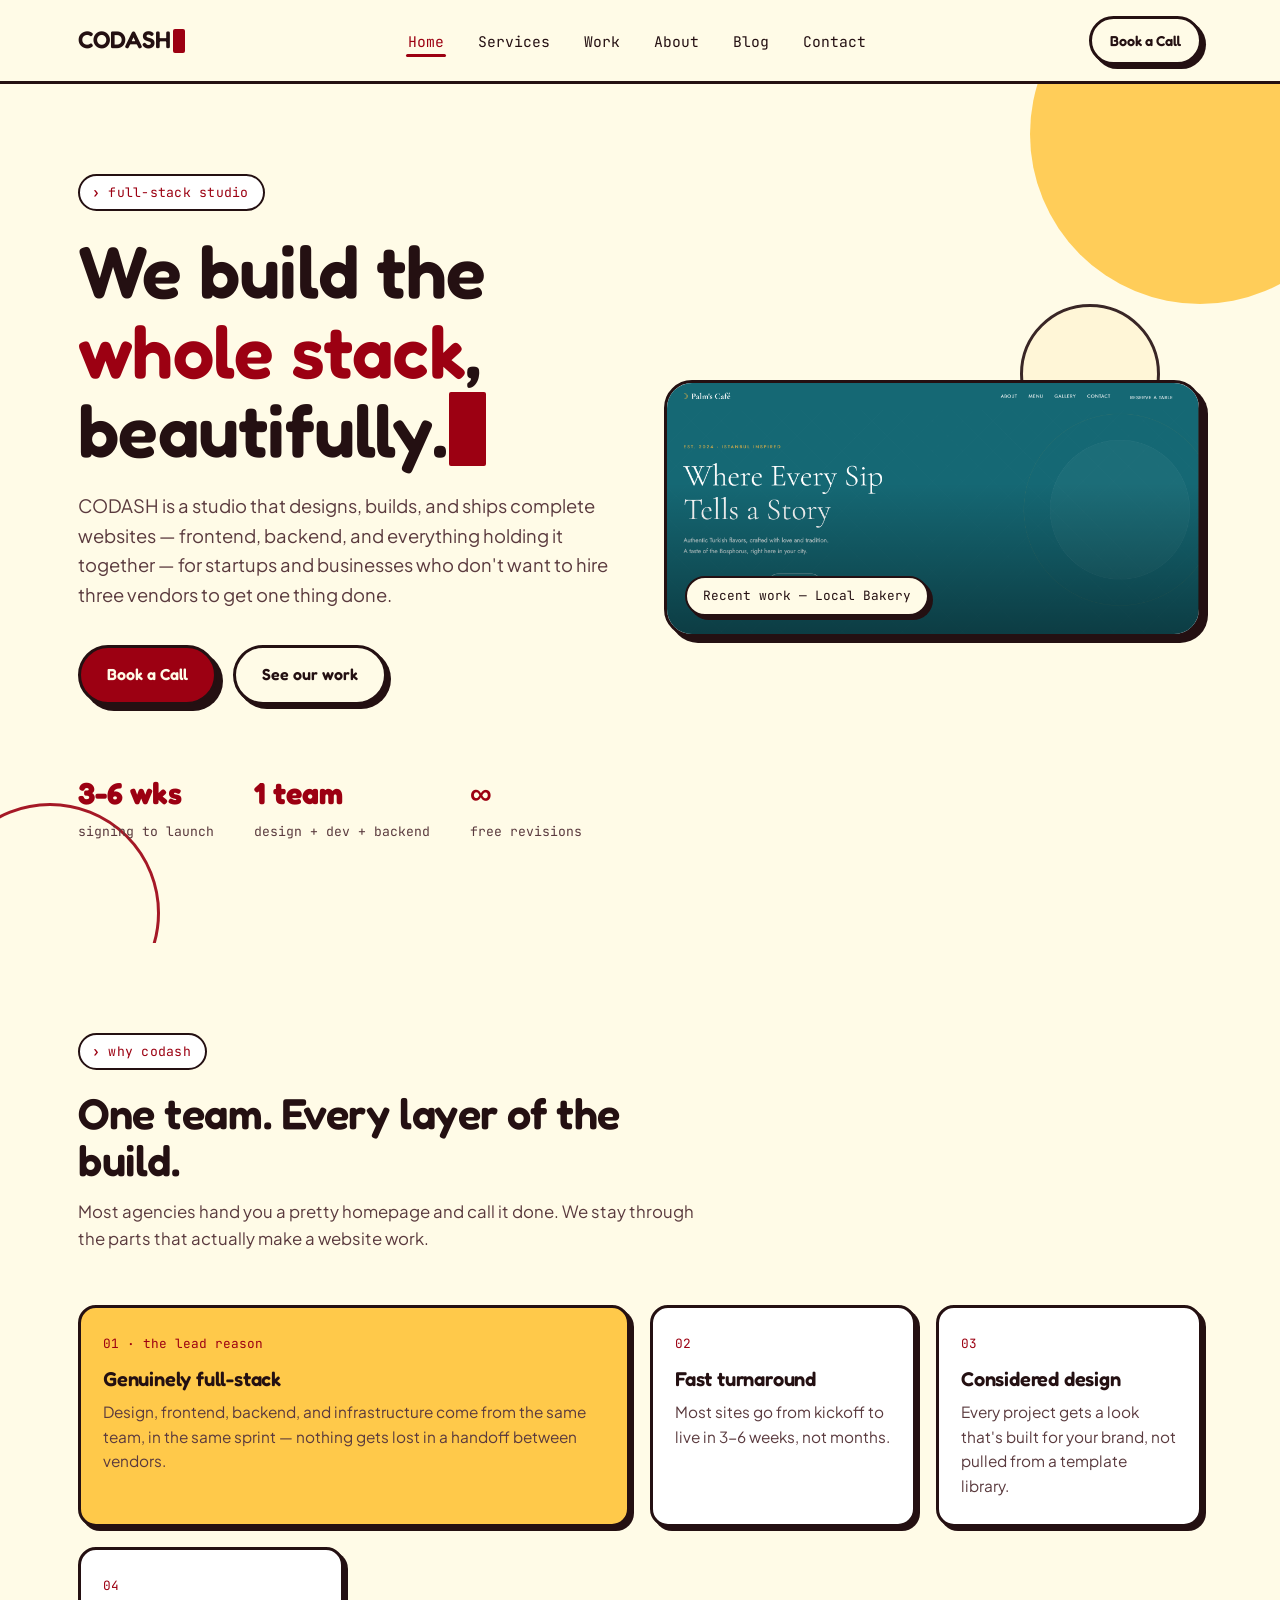
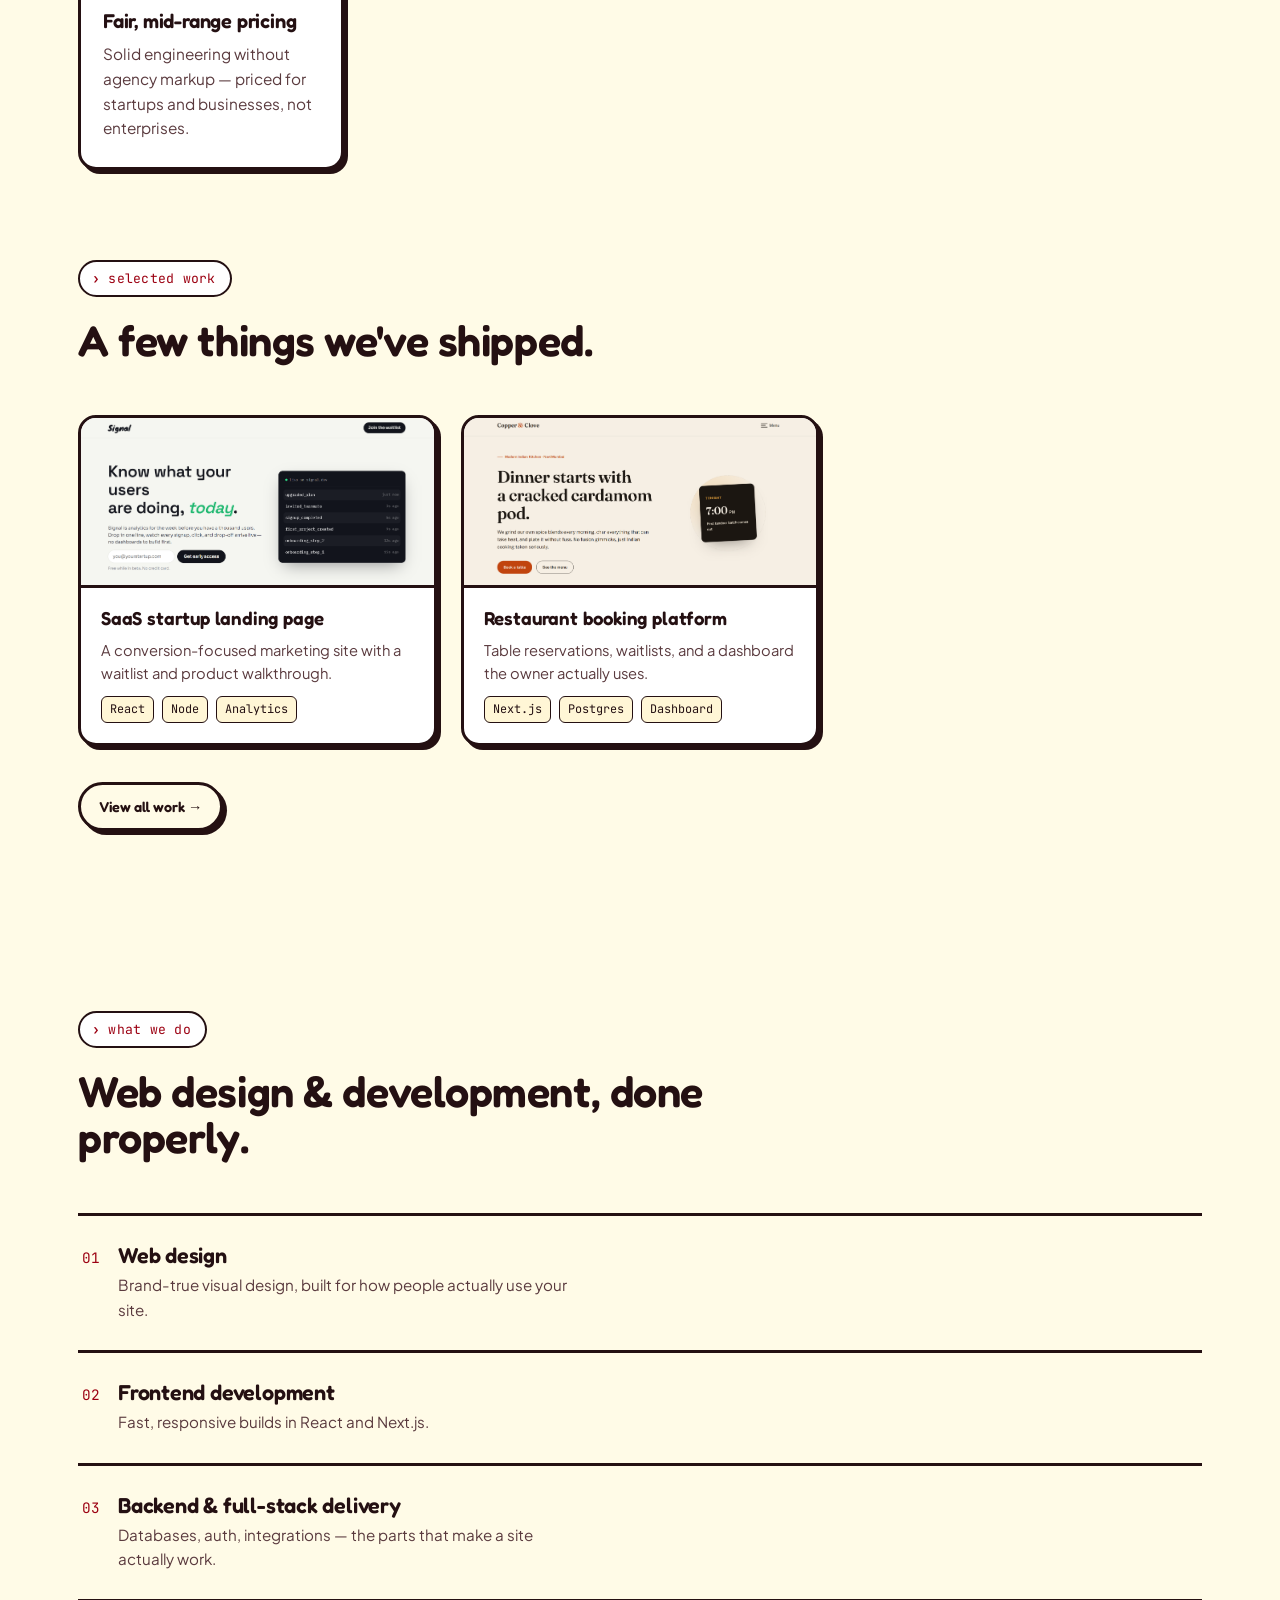
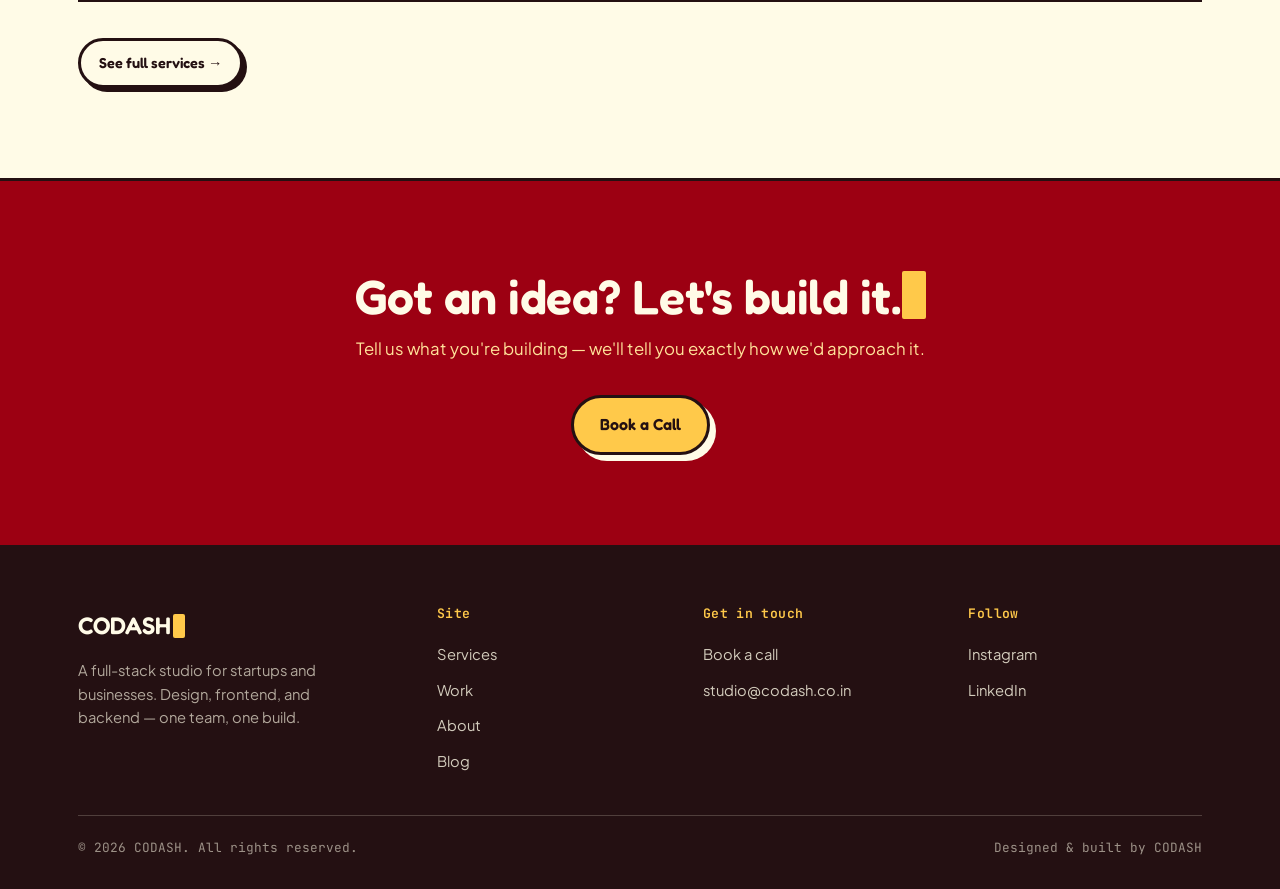
==== commit e9fc916a: "Remove Visit site buttons from home page portfolio cards" ====
--- a/index.html
+++ b/index.html
@@ -110,7 +110,6 @@
             <h3>SaaS startup landing page</h3>
             <p style="color:var(--ink-soft); font-size:0.92rem;">A conversion-focused marketing site with a waitlist and product walkthrough.</p>
             <div class="proj-tags"><span class="tag">React</span><span class="tag">Node</span><span class="tag">Analytics</span></div>
-            <a href="https://saas-product-kappa.vercel.app/" target="_blank" rel="noopener" class="btn btn--ghost btn--sm" style="margin-top:14px;">Visit site →</a>
           </div>
         </div>
         <div class="proj-card">
@@ -121,7 +120,6 @@
             <h3>Restaurant booking platform</h3>
             <p style="color:var(--ink-soft); font-size:0.92rem;">Table reservations, waitlists, and a dashboard the owner actually uses.</p>
             <div class="proj-tags"><span class="tag">Next.js</span><span class="tag">Postgres</span><span class="tag">Dashboard</span></div>
-            <a href="https://clove-fawn-ten.vercel.app/" target="_blank" rel="noopener" class="btn btn--ghost btn--sm" style="margin-top:14px;">Visit site →</a>
           </div>
         </div>
       </div>
